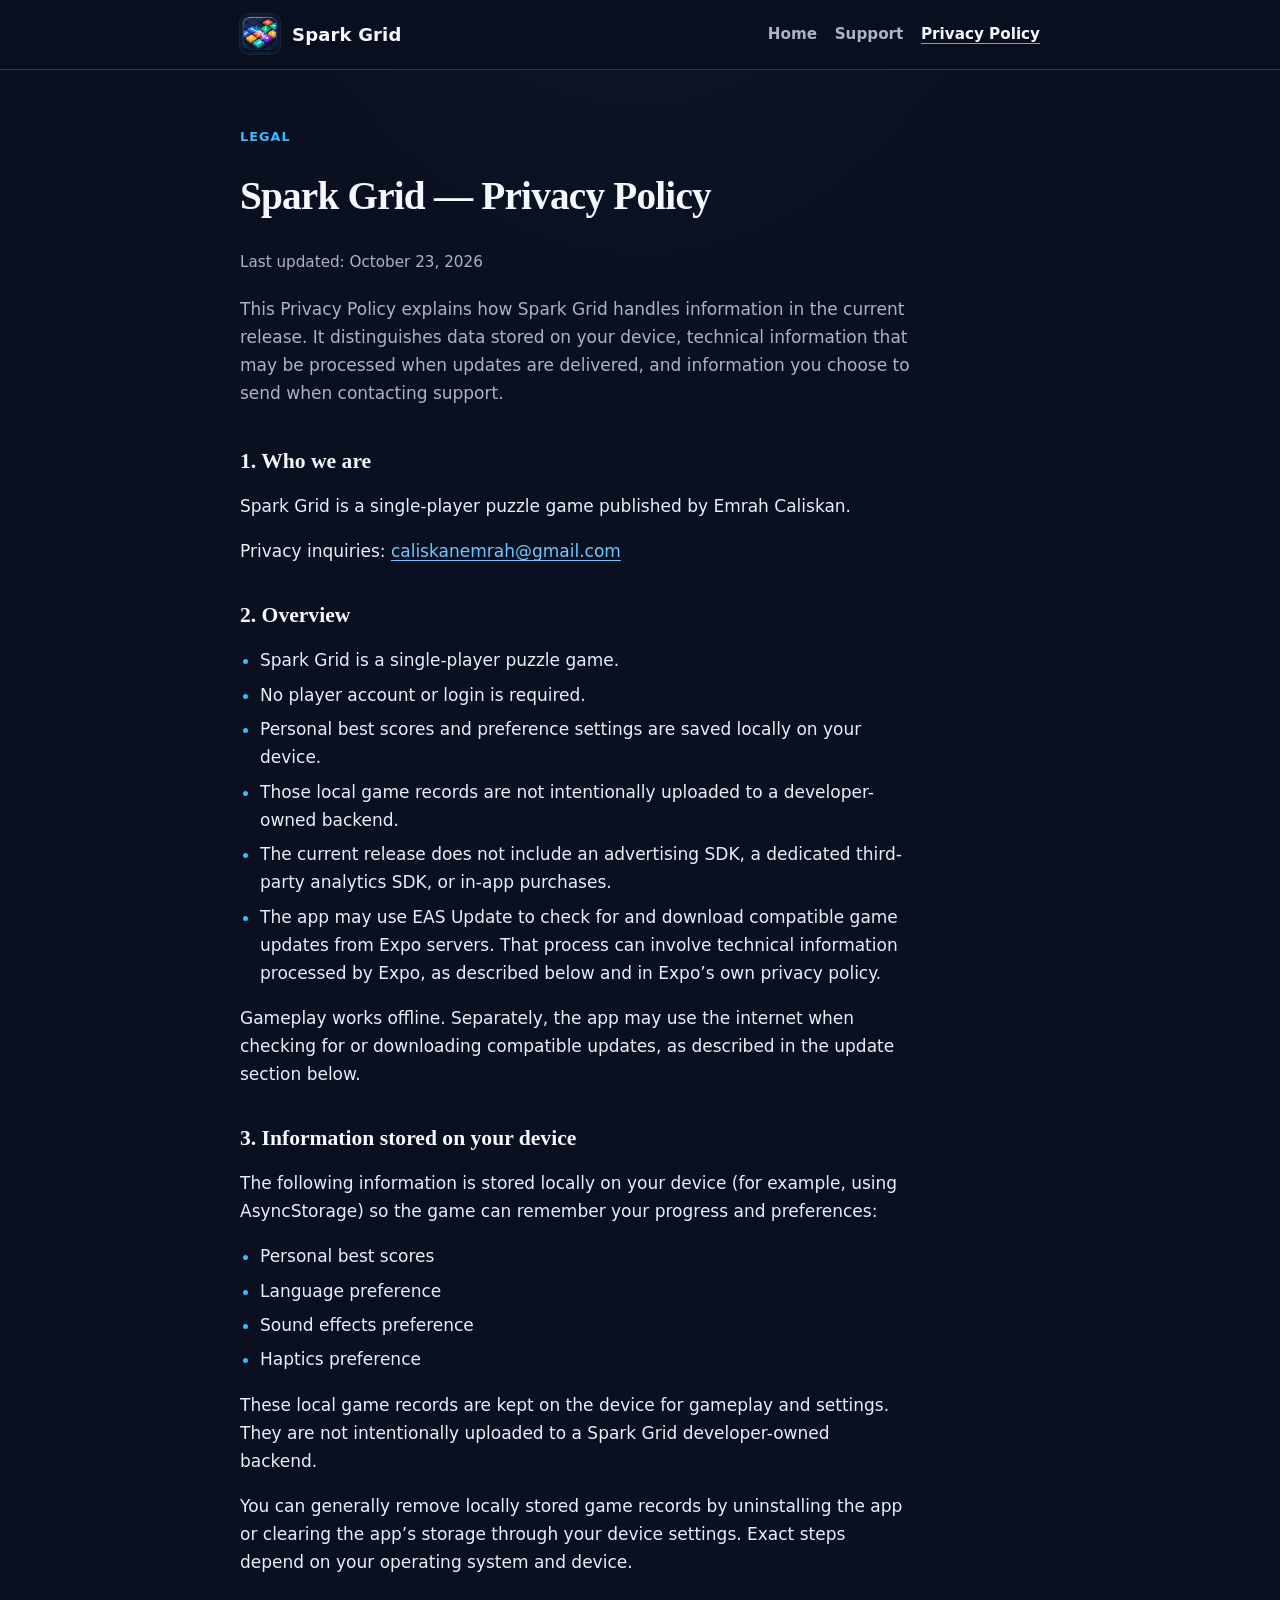
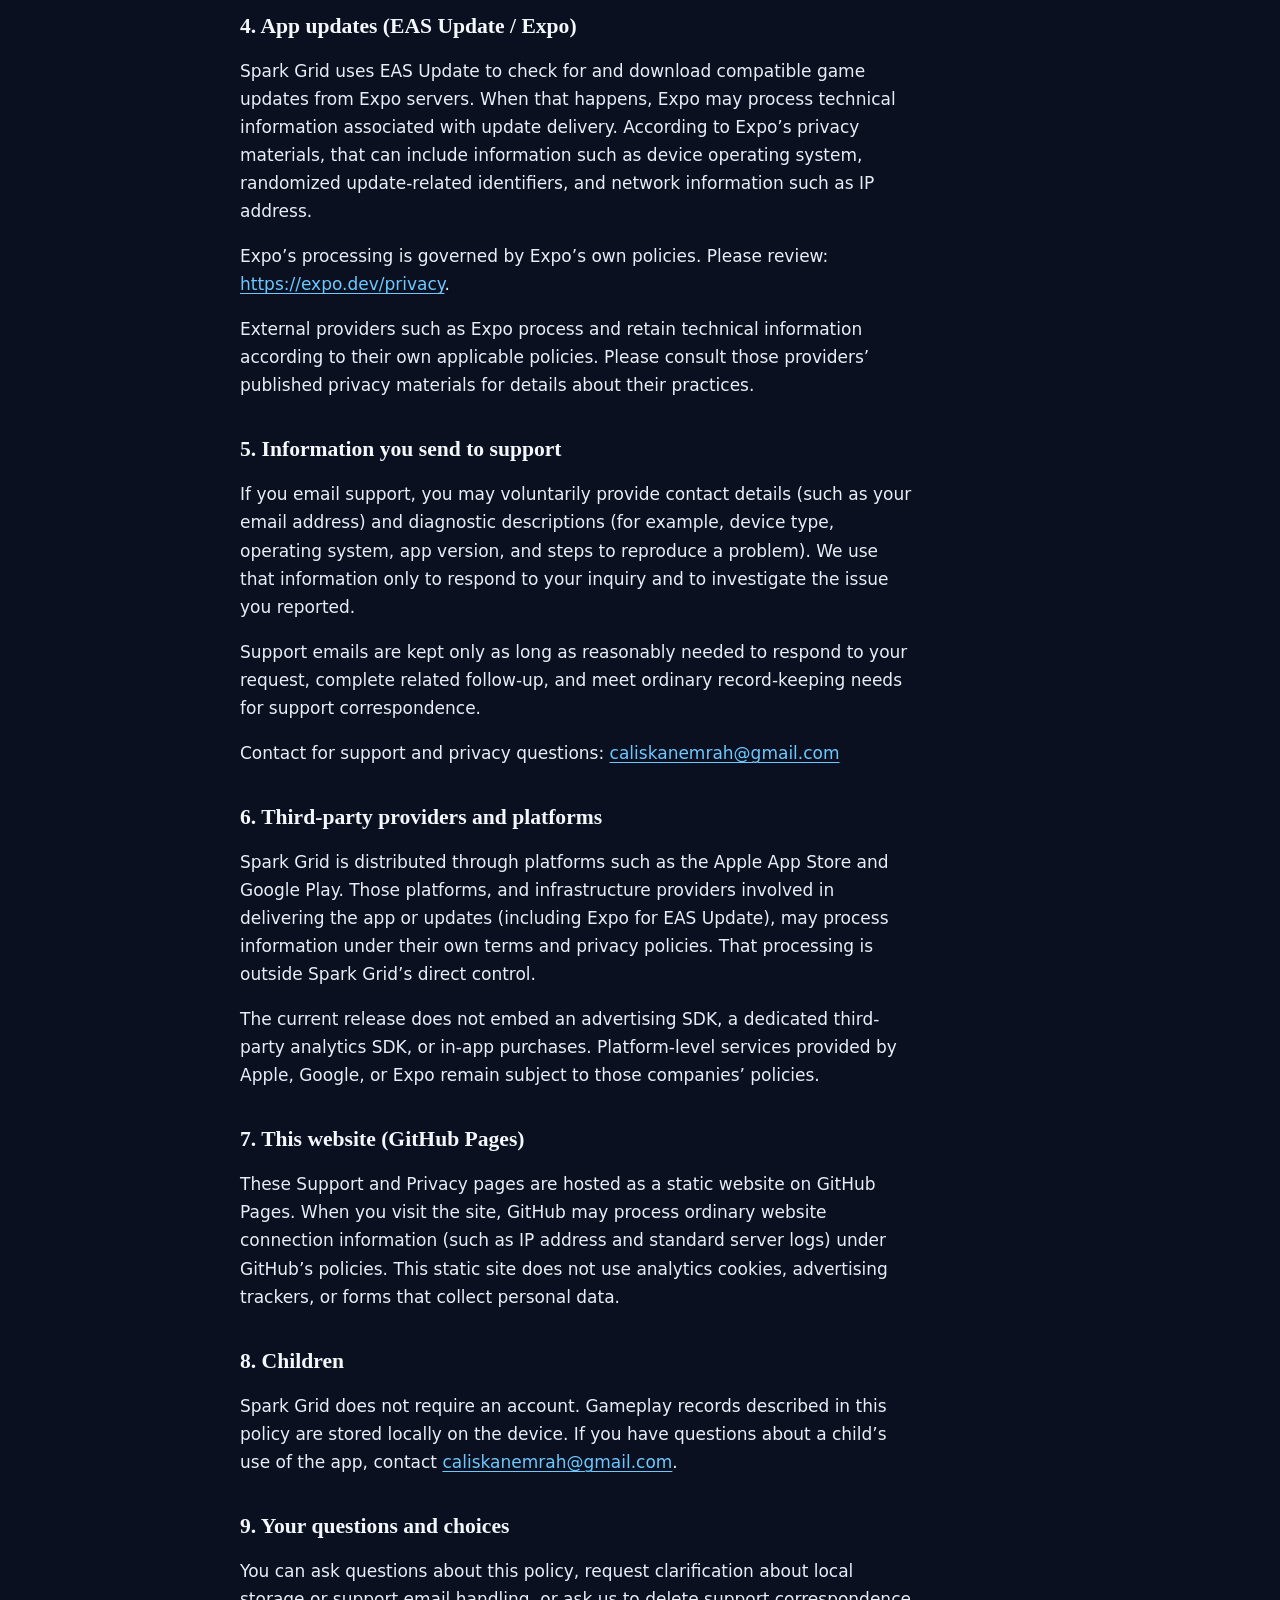
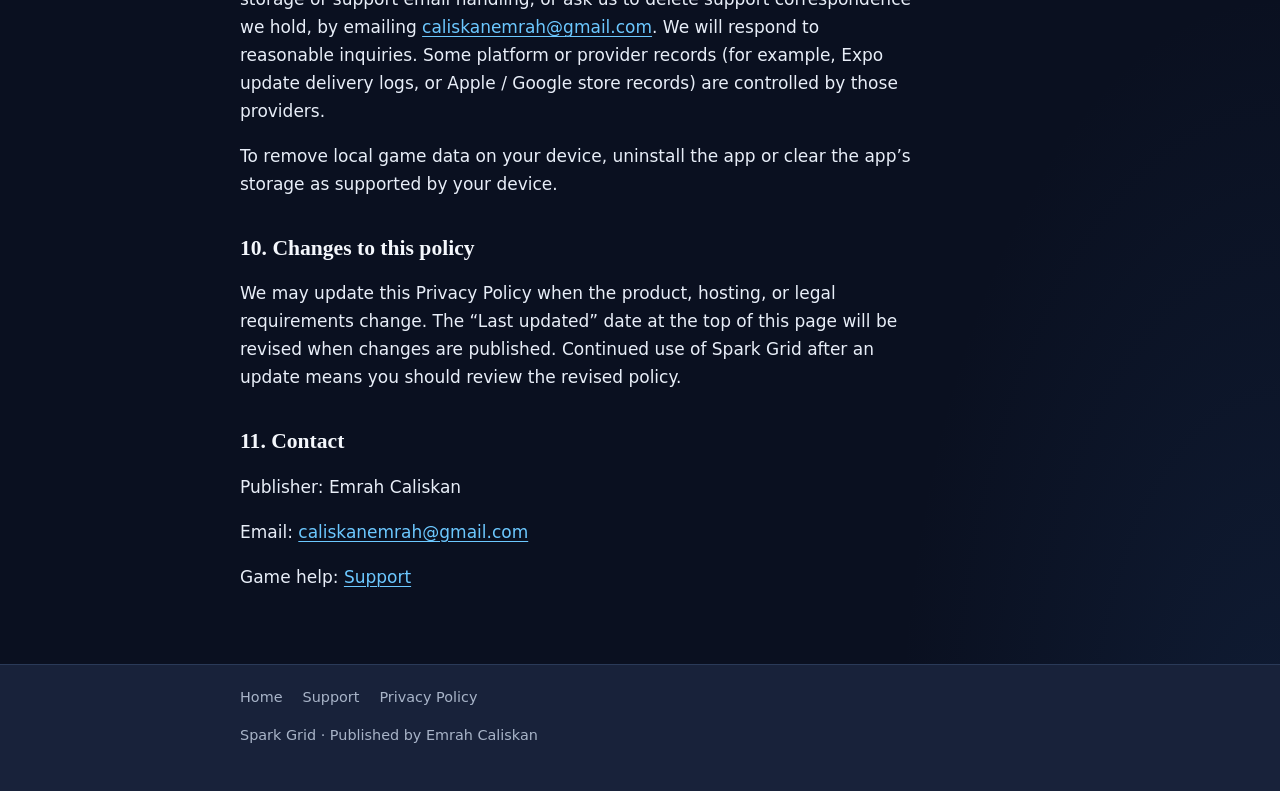
==== privacy/index.html @ 3afff67e "docs: publish Spark Grid support and privacy pages (#106)" ====
<!DOCTYPE html>
<html lang="en-US">
  <head>
    <meta charset="utf-8" />
    <meta name="viewport" content="width=device-width, initial-scale=1" />
    <meta
      name="description"
      content="Spark Grid Privacy Policy: local storage, updates, support contact, and third-party providers."
    />
    <title>Spark Grid — Privacy Policy</title>
    <link rel="icon" href="../assets/icon.png" type="image/png" />
    <link rel="stylesheet" href="../styles.css" />
  </head>
  <body>
    <a class="skip-link" href="#main">Skip to content</a>

    <header class="site-header">
      <div class="site-header__inner">
        <a class="brand" href="../">
          <img
            class="brand__icon"
            src="../assets/icon.png"
            width="40"
            height="40"
            alt=""
          />
          <span class="brand__name">Spark Grid</span>
        </a>
        <nav class="nav" aria-label="Primary">
          <a href="../">Home</a>
          <a href="../support/">Support</a>
          <a href="./" aria-current="page">Privacy Policy</a>
        </nav>
      </div>
    </header>

    <main id="main" class="main">
      <header class="hero" aria-labelledby="page-title">
        <p class="eyebrow">Legal</p>
        <h1 id="page-title">Spark Grid — Privacy Policy</h1>
        <p class="meta">Last updated: October 23, 2026</p>
        <p class="lede">
          This Privacy Policy explains how Spark Grid handles information in the
          current release. It distinguishes data stored on your device, technical
          information that may be processed when updates are delivered, and
          information you choose to send when contacting support.
        </p>
      </header>

      <section class="content" aria-labelledby="who-heading">
        <h2 id="who-heading">1. Who we are</h2>
        <p>
          Spark Grid is a single-player puzzle game published by Emrah Caliskan.
        </p>
        <p>
          Privacy inquiries:
          <a href="mailto:caliskanemrah@gmail.com">caliskanemrah@gmail.com</a>
        </p>
      </section>

      <section class="content" aria-labelledby="overview-heading">
        <h2 id="overview-heading">2. Overview</h2>
        <ul>
          <li>Spark Grid is a single-player puzzle game.</li>
          <li>No player account or login is required.</li>
          <li>
            Personal best scores and preference settings are saved locally on
            your device.
          </li>
          <li>
            Those local game records are not intentionally uploaded to a
            developer-owned backend.
          </li>
          <li>
            The current release does not include an advertising SDK, a dedicated
            third-party analytics SDK, or in-app purchases.
          </li>
          <li>
            The app may use EAS Update to check for and download compatible game
            updates from Expo servers. That process can involve technical
            information processed by Expo, as described below and in Expo’s own
            privacy policy.
          </li>
        </ul>
        <p>
          Gameplay works offline. Separately, the app may use the internet when
          checking for or downloading compatible updates, as described in the
          update section below.
        </p>
      </section>

      <section class="content" aria-labelledby="local-heading">
        <h2 id="local-heading">3. Information stored on your device</h2>
        <p>
          The following information is stored locally on your device (for
          example, using AsyncStorage) so the game can remember your progress
          and preferences:
        </p>
        <ul>
          <li>Personal best scores</li>
          <li>Language preference</li>
          <li>Sound effects preference</li>
          <li>Haptics preference</li>
        </ul>
        <p>
          These local game records are kept on the device for gameplay and
          settings. They are not intentionally uploaded to a Spark Grid
          developer-owned backend.
        </p>
        <p>
          You can generally remove locally stored game records by uninstalling
          the app or clearing the app’s storage through your device settings.
          Exact steps depend on your operating system and device.
        </p>
      </section>

      <section class="content" aria-labelledby="updates-heading">
        <h2 id="updates-heading">4. App updates (EAS Update / Expo)</h2>
        <p>
          Spark Grid uses EAS Update to check for and download compatible game
          updates from Expo servers. When that happens, Expo may process
          technical information associated with update delivery. According to
          Expo’s privacy materials, that can include information such as device
          operating system, randomized update-related identifiers, and network
          information such as IP address.
        </p>
        <p>
          Expo’s processing is governed by Expo’s own policies. Please review:
          <a href="https://expo.dev/privacy" rel="noopener noreferrer"
            >https://expo.dev/privacy</a
          >.
        </p>
        <p>
          External providers such as Expo process and retain technical
          information according to their own applicable policies. Please consult
          those providers’ published privacy materials for details about their
          practices.
        </p>
      </section>

      <section class="content" aria-labelledby="support-heading">
        <h2 id="support-heading">5. Information you send to support</h2>
        <p>
          If you email support, you may voluntarily provide contact details
          (such as your email address) and diagnostic descriptions (for example,
          device type, operating system, app version, and steps to reproduce a
          problem). We use that information only to respond to your inquiry and
          to investigate the issue you reported.
        </p>
        <p>
          Support emails are kept only as long as reasonably needed to respond
          to your request, complete related follow-up, and meet ordinary
          record-keeping needs for support correspondence.
        </p>
        <p>
          Contact for support and privacy questions:
          <a href="mailto:caliskanemrah@gmail.com">caliskanemrah@gmail.com</a>
        </p>
      </section>

      <section class="content" aria-labelledby="third-party-heading">
        <h2 id="third-party-heading">6. Third-party providers and platforms</h2>
        <p>
          Spark Grid is distributed through platforms such as the Apple App
          Store and Google Play. Those platforms, and infrastructure providers
          involved in delivering the app or updates (including Expo for EAS
          Update), may process information under their own terms and privacy
          policies. That processing is outside Spark Grid’s direct control.
        </p>
        <p>
          The current release does not embed an advertising SDK, a dedicated
          third-party analytics SDK, or in-app purchases. Platform-level
          services provided by Apple, Google, or Expo remain subject to those
          companies’ policies.
        </p>
      </section>

      <section class="content" aria-labelledby="website-heading">
        <h2 id="website-heading">7. This website (GitHub Pages)</h2>
        <p>
          These Support and Privacy pages are hosted as a static website on
          GitHub Pages. When you visit the site, GitHub may process ordinary
          website connection information (such as IP address and standard server
          logs) under GitHub’s policies. This static site does not use analytics
          cookies, advertising trackers, or forms that collect personal data.
        </p>
      </section>

      <section class="content" aria-labelledby="children-heading">
        <h2 id="children-heading">8. Children</h2>
        <p>
          Spark Grid does not require an account. Gameplay records described in
          this policy are stored locally on the device. If you have questions
          about a child’s use of the app, contact
          <a href="mailto:caliskanemrah@gmail.com">caliskanemrah@gmail.com</a>.
        </p>
      </section>

      <section class="content" aria-labelledby="rights-heading">
        <h2 id="rights-heading">9. Your questions and choices</h2>
        <p>
          You can ask questions about this policy, request clarification about
          local storage or support email handling, or ask us to delete support
          correspondence we hold, by emailing
          <a href="mailto:caliskanemrah@gmail.com">caliskanemrah@gmail.com</a>. We will respond to
          reasonable inquiries. Some platform or provider records (for example,
          Expo update delivery logs, or Apple / Google store records) are
          controlled by those providers.
        </p>
        <p>
          To remove local game data on your device, uninstall the app or clear
          the app’s storage as supported by your device.
        </p>
      </section>

      <section class="content" aria-labelledby="changes-heading">
        <h2 id="changes-heading">10. Changes to this policy</h2>
        <p>
          We may update this Privacy Policy when the product, hosting, or legal
          requirements change. The “Last updated” date at the top of this page
          will be revised when changes are published. Continued use of Spark
          Grid after an update means you should review the revised policy.
        </p>
      </section>

      <section class="content" aria-labelledby="contact-heading">
        <h2 id="contact-heading">11. Contact</h2>
        <p>Publisher: Emrah Caliskan</p>
        <p>
          Email:
          <a href="mailto:caliskanemrah@gmail.com">caliskanemrah@gmail.com</a>
        </p>
        <p>
          Game help:
          <a href="../support/">Support</a>
        </p>
      </section>
    </main>

    <footer class="site-footer">
      <div class="site-footer__inner">
        <nav aria-label="Footer">
          <a href="../">Home</a>
          <a href="../support/">Support</a>
          <a href="./">Privacy Policy</a>
        </nav>
        <p>Spark Grid · Published by Emrah Caliskan</p>
      </div>
    </footer>
  </body>
</html>
---- styles.css ----
/* Spark Grid public support / privacy site — plain CSS, no external resources */

:root {
  --bg: #0a1020;
  --bg-elevated: #121a2e;
  --bg-soft: #18223a;
  --border: #2a3a58;
  --text: #e8eef8;
  --text-muted: #a8b4c8;
  --heading: #f4f7fc;
  --accent: #3db8ff;
  --accent-soft: rgba(61, 184, 255, 0.14);
  --link: #6cc8ff;
  --link-hover: #9adbff;
  --focus: #ffd56a;
  --max-width: 42rem;
  --radius: 0.75rem;
  --space: 1.25rem;
  --font: "Segoe UI", system-ui, -apple-system, BlinkMacSystemFont, "Helvetica Neue", Arial, sans-serif;
  --font-display: Georgia, "Times New Roman", "Palatino Linotype", Palatino, serif;
}

*,
*::before,
*::after {
  box-sizing: border-box;
}

html {
  scroll-behavior: smooth;
  /* Allow long tokens (emails, URLs, titles) to wrap instead of forcing overflow */
  overflow-wrap: break-word;
}

body {
  margin: 0;
  min-height: 100vh;
  width: 100%;
  font-family: var(--font);
  font-size: 1.0625rem;
  line-height: 1.65;
  color: var(--text);
  background:
    radial-gradient(ellipse 80% 50% at 50% -20%, rgba(61, 184, 255, 0.12), transparent 55%),
    radial-gradient(ellipse 60% 40% at 100% 100%, rgba(40, 80, 140, 0.18), transparent 50%),
    var(--bg);
}

img {
  max-width: 100%;
  height: auto;
  display: block;
}

a {
  color: var(--link);
  text-decoration-thickness: 1px;
  text-underline-offset: 0.18em;
  /* Emails and full URLs must wrap inside narrow viewports */
  overflow-wrap: anywhere;
}

a:hover {
  color: var(--link-hover);
}

a:focus-visible {
  outline: 2px solid var(--focus);
  outline-offset: 3px;
  border-radius: 2px;
}

.skip-link {
  position: absolute;
  left: 0.75rem;
  top: -3rem;
  z-index: 100;
  padding: 0.5rem 0.85rem;
  background: var(--bg-elevated);
  color: var(--heading);
  border: 1px solid var(--border);
  border-radius: 0.35rem;
  text-decoration: none;
}

.skip-link:focus {
  top: 0.75rem;
}

.site-header {
  border-bottom: 1px solid var(--border);
  background: rgba(10, 16, 32, 0.92);
  backdrop-filter: blur(8px);
}

/* Padding + max-width (not width: 100% - gutter) keeps columns inside the viewport */
.site-header__inner,
.site-footer__inner,
.main {
  box-sizing: border-box;
  width: 100%;
  max-width: 52rem;
  margin-inline: auto;
  padding-inline: 1rem;
  min-width: 0;
}

.site-header__inner {
  display: flex;
  flex-wrap: wrap;
  align-items: center;
  justify-content: space-between;
  gap: 0.75rem 1.5rem;
  padding-block: 0.9rem;
}

.brand {
  display: inline-flex;
  align-items: center;
  gap: 0.75rem;
  color: var(--heading);
  text-decoration: none;
  font-weight: 650;
  letter-spacing: 0.01em;
}

.brand:hover {
  color: var(--link-hover);
}

.brand__icon {
  width: 2.5rem;
  height: 2.5rem;
  border-radius: 0.55rem;
  box-shadow: 0 0 0 1px rgba(255, 255, 255, 0.08);
}

.brand__name {
  font-size: 1.125rem;
}

.nav {
  display: flex;
  flex-wrap: wrap;
  gap: 0.35rem 1.1rem;
}

.nav a {
  color: var(--text-muted);
  text-decoration: none;
  font-size: 0.95rem;
  font-weight: 560;
}

.nav a:hover,
.nav a[aria-current="page"] {
  color: var(--heading);
}

.nav a[aria-current="page"] {
  text-decoration: underline;
  text-decoration-color: var(--accent);
  text-underline-offset: 0.28em;
}

.main {
  padding-block: 2rem 3.5rem;
}

.hero {
  display: grid;
  gap: 1.25rem;
  margin-bottom: 2.25rem;
  padding: 1.5rem 0 0.25rem;
  min-width: 0;
  max-width: 100%;
}

.hero__row {
  display: flex;
  flex-wrap: wrap;
  align-items: center;
  gap: 1.25rem 1.5rem;
  min-width: 0;
  max-width: 100%;
}

.hero__icon {
  width: 5.5rem;
  height: 5.5rem;
  flex: 0 0 auto;
  border-radius: 1.15rem;
  box-shadow:
    0 0 0 1px rgba(255, 255, 255, 0.1),
    0 12px 28px rgba(0, 0, 0, 0.35);
}

.hero__copy {
  flex: 1 1 12rem;
  min-width: 0;
  max-width: 100%;
}

.eyebrow {
  margin: 0 0 0.35rem;
  color: var(--accent);
  font-size: 0.8rem;
  font-weight: 650;
  letter-spacing: 0.08em;
  text-transform: uppercase;
}

h1 {
  margin: 0 0 0.65rem;
  font-family: var(--font-display);
  font-size: clamp(1.6rem, 6vw, 2.45rem);
  font-weight: 700;
  line-height: 1.2;
  color: var(--heading);
  letter-spacing: -0.02em;
  max-width: 100%;
  overflow-wrap: break-word;
}

h2 {
  margin: 2.25rem 0 0.75rem;
  font-family: var(--font-display);
  font-size: clamp(1.15rem, 3.5vw, 1.35rem);
  font-weight: 700;
  line-height: 1.3;
  color: var(--heading);
  max-width: 100%;
  overflow-wrap: break-word;
}

h3 {
  margin: 1.35rem 0 0.45rem;
  font-size: 1.05rem;
  font-weight: 650;
  color: var(--heading);
}

.lede,
.meta {
  margin: 0;
  color: var(--text-muted);
  max-width: min(100%, var(--max-width));
}

.meta {
  font-size: 0.95rem;
}

.panel {
  box-sizing: border-box;
  width: 100%;
  max-width: min(100%, var(--max-width));
  padding: 1.15rem 1.25rem;
  margin: 1.25rem 0;
  background: var(--bg-elevated);
  border: 1px solid var(--border);
  border-radius: var(--radius);
  min-width: 0;
}

.panel--accent {
  background: var(--accent-soft);
  border-color: rgba(61, 184, 255, 0.35);
}

.panel p:first-child {
  margin-top: 0;
}

.panel p:last-child {
  margin-bottom: 0;
}

.actions {
  display: flex;
  flex-wrap: wrap;
  gap: 0.75rem;
  margin-top: 1.5rem;
}

.button {
  display: inline-flex;
  align-items: center;
  justify-content: center;
  padding: 0.7rem 1.15rem;
  border-radius: 0.5rem;
  font-weight: 650;
  font-size: 0.95rem;
  text-decoration: none;
  border: 1px solid transparent;
}

.button:focus-visible {
  outline: 2px solid var(--focus);
  outline-offset: 3px;
}

.button--primary {
  background: var(--accent);
  color: #061018;
}

.button--primary:hover {
  background: var(--link-hover);
  color: #061018;
}

.button--secondary {
  background: transparent;
  color: var(--heading);
  border-color: var(--border);
}

.button--secondary:hover {
  border-color: var(--link);
  color: var(--link-hover);
}

ul,
ol {
  padding-left: 1.25rem;
  max-width: min(100%, var(--max-width));
}

li {
  margin: 0.4rem 0;
  overflow-wrap: break-word;
}

li::marker {
  color: var(--accent);
}

.content {
  min-width: 0;
  max-width: 100%;
}

.content p {
  max-width: min(100%, var(--max-width));
}

.faq details {
  box-sizing: border-box;
  width: 100%;
  max-width: min(100%, var(--max-width));
  margin: 0.65rem 0;
  padding: 0.85rem 1rem;
  background: var(--bg-elevated);
  border: 1px solid var(--border);
  border-radius: 0.55rem;
  min-width: 0;
}

.faq summary {
  cursor: pointer;
  font-weight: 650;
  color: var(--heading);
  overflow-wrap: break-word;
}

.faq summary:focus-visible {
  outline: 2px solid var(--focus);
  outline-offset: 2px;
}

.faq details p {
  margin: 0.75rem 0 0;
  color: var(--text-muted);
}

.site-footer {
  border-top: 1px solid var(--border);
  background: var(--bg-soft);
  margin-top: auto;
}

.site-footer__inner {
  padding-block: 1.35rem 1.75rem;
  color: var(--text-muted);
  font-size: 0.9rem;
}

.site-footer nav {
  display: flex;
  flex-wrap: wrap;
  gap: 0.75rem 1.25rem;
  margin-bottom: 0.75rem;
}

.site-footer a {
  color: var(--text-muted);
  text-decoration: none;
}

.site-footer a:hover {
  color: var(--link-hover);
}

@media (max-width: 560px) {
  body {
    font-size: 1rem;
  }

  .site-header__inner,
  .site-footer__inner,
  .main {
    padding-inline: 1rem;
  }

  .site-header__inner {
    align-items: flex-start;
    flex-direction: column;
  }

  /* Stack icon above copy so body text uses the full content width */
  .hero__row {
    flex-direction: column;
    align-items: flex-start;
  }

  .hero__copy,
  .lede,
  .content p,
  .panel,
  .faq details,
  ul,
  ol {
    max-width: 100%;
  }

  .hero__icon {
    width: 4.5rem;
    height: 4.5rem;
  }

  .panel {
    padding: 1rem;
  }

  .faq details {
    padding: 0.75rem 0.85rem;
  }
}
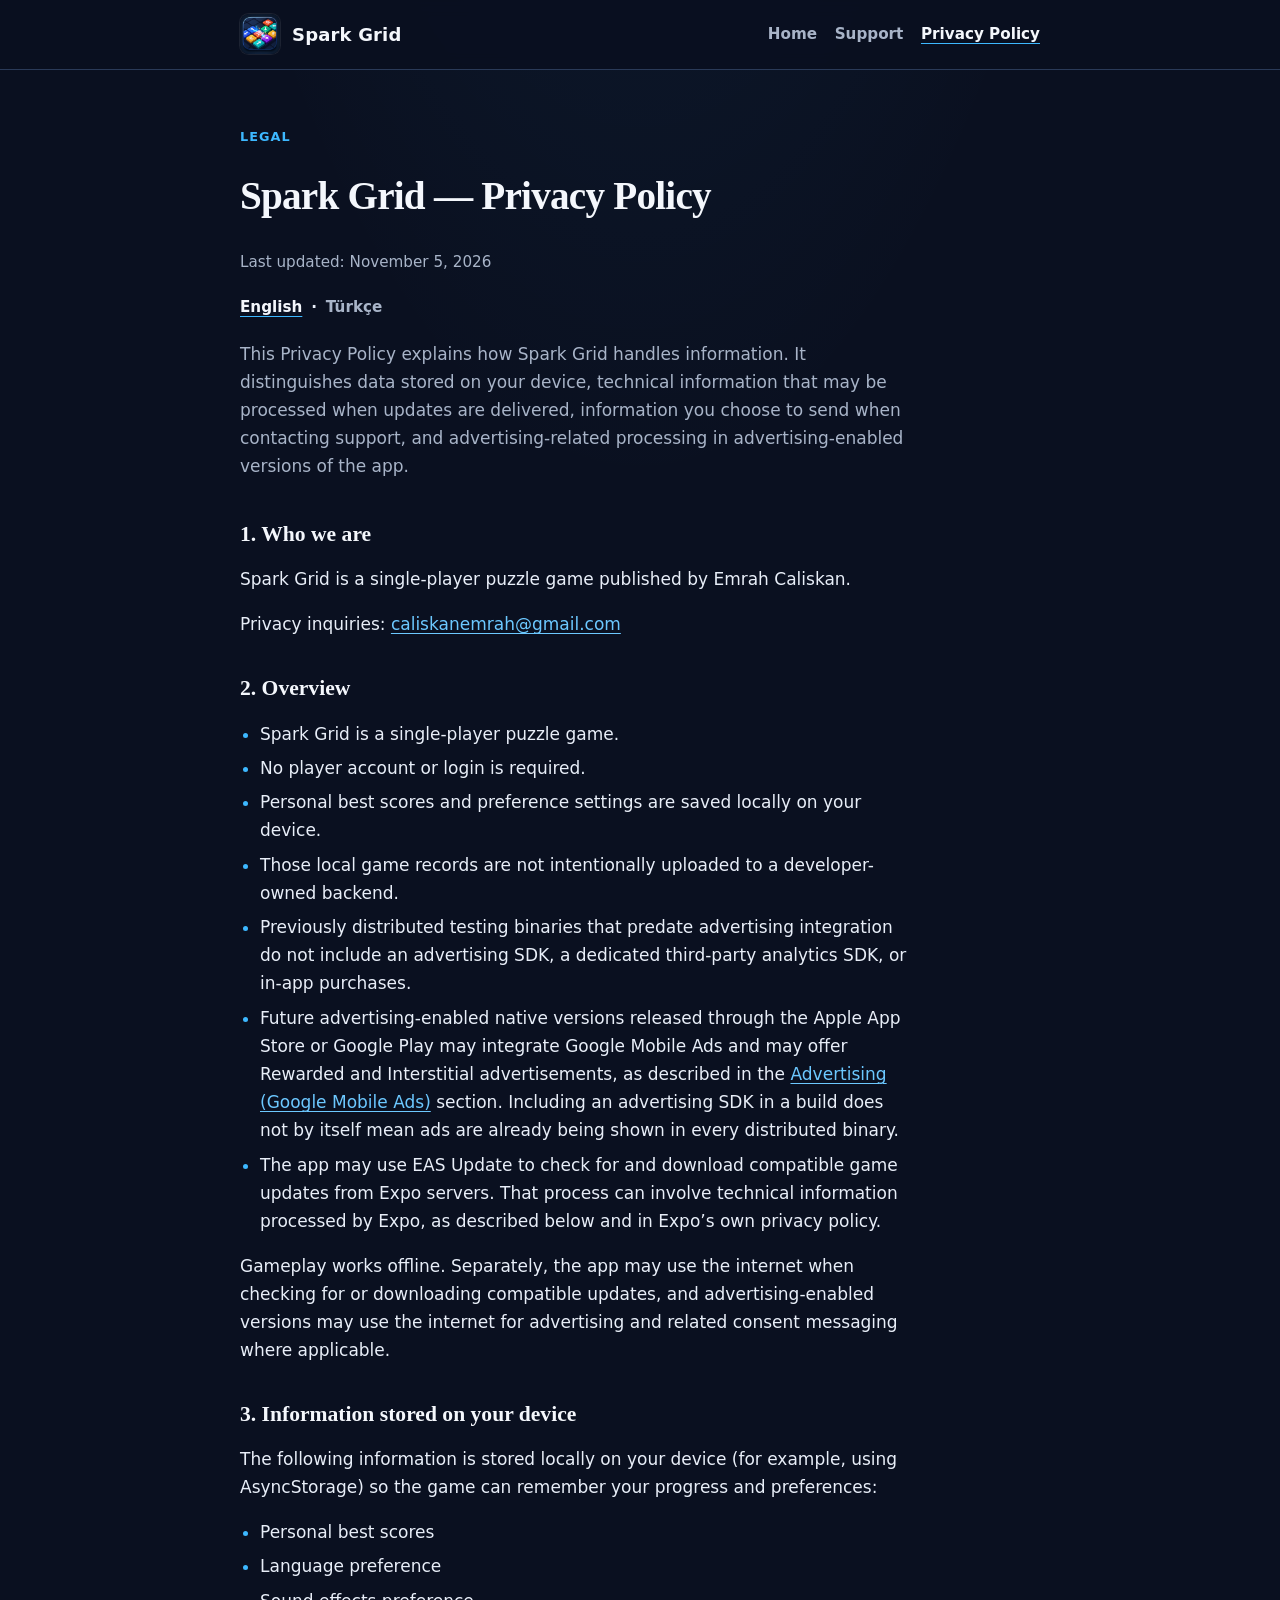
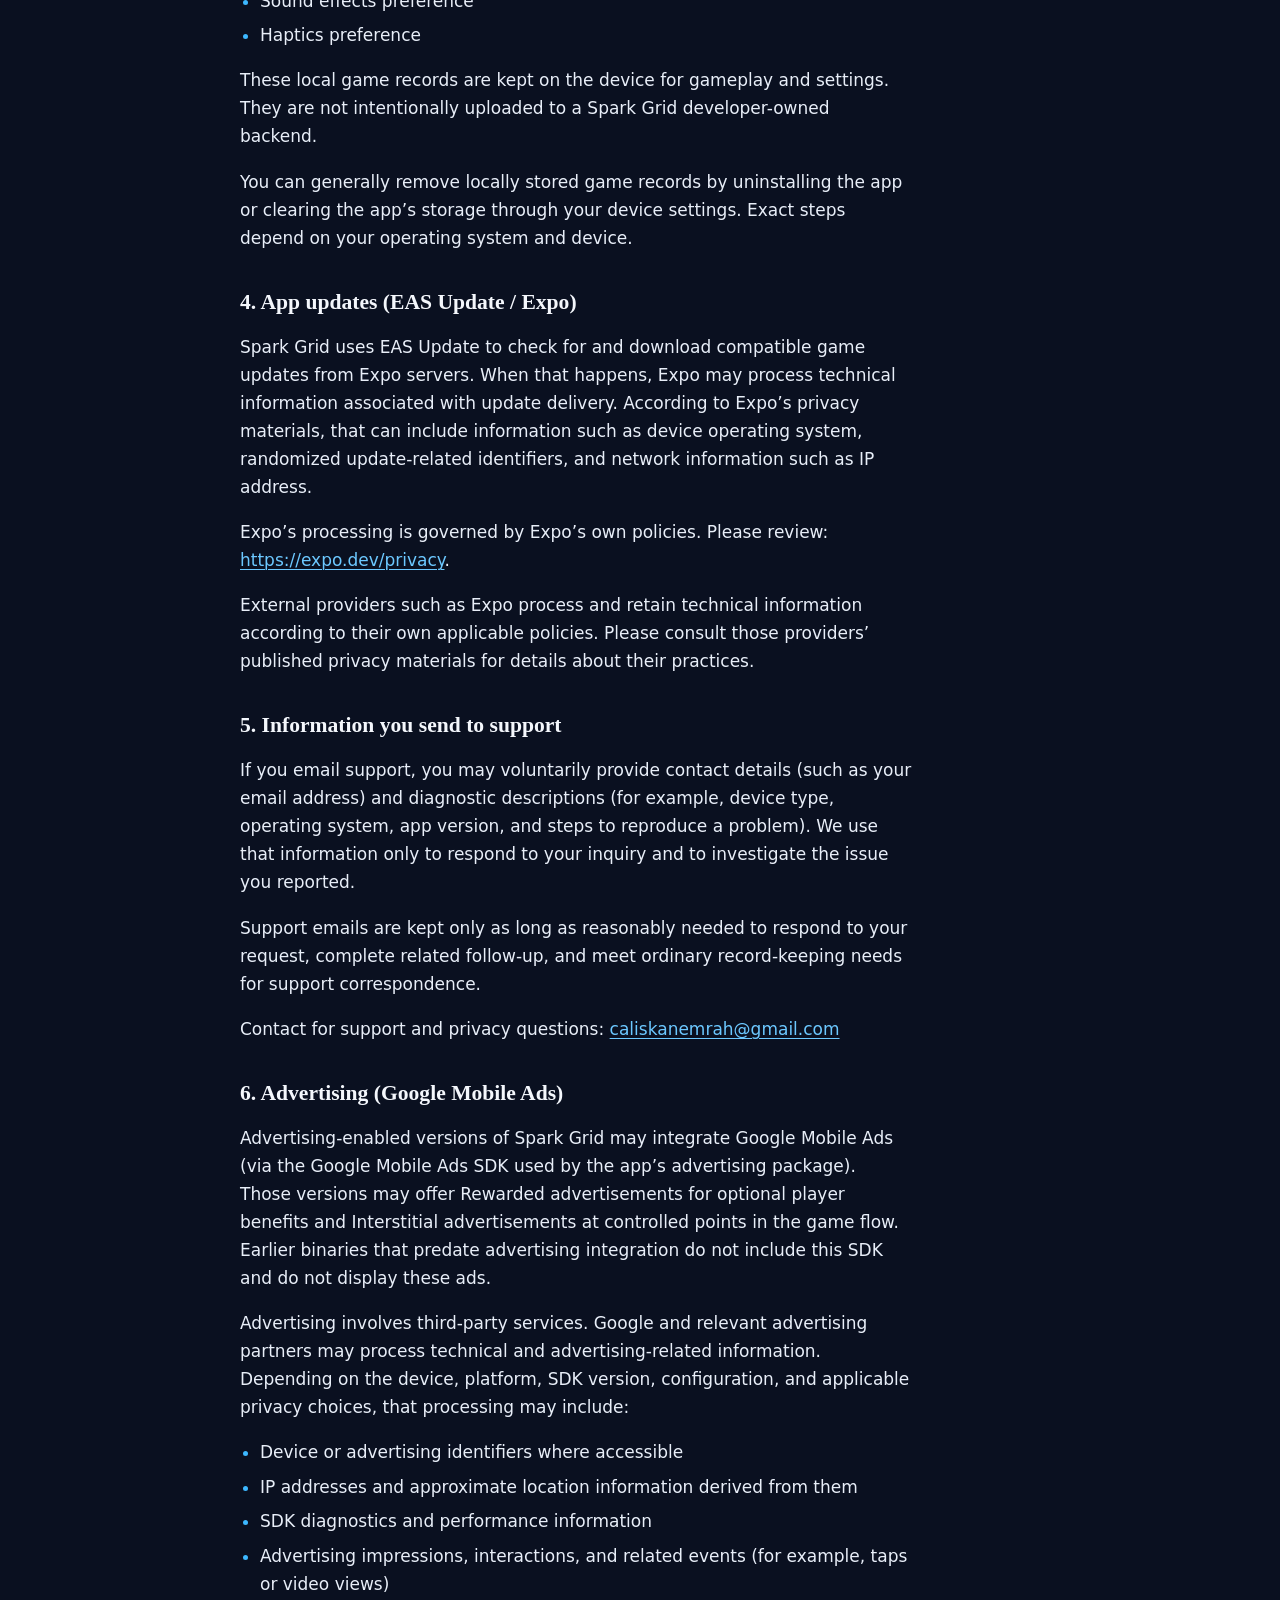
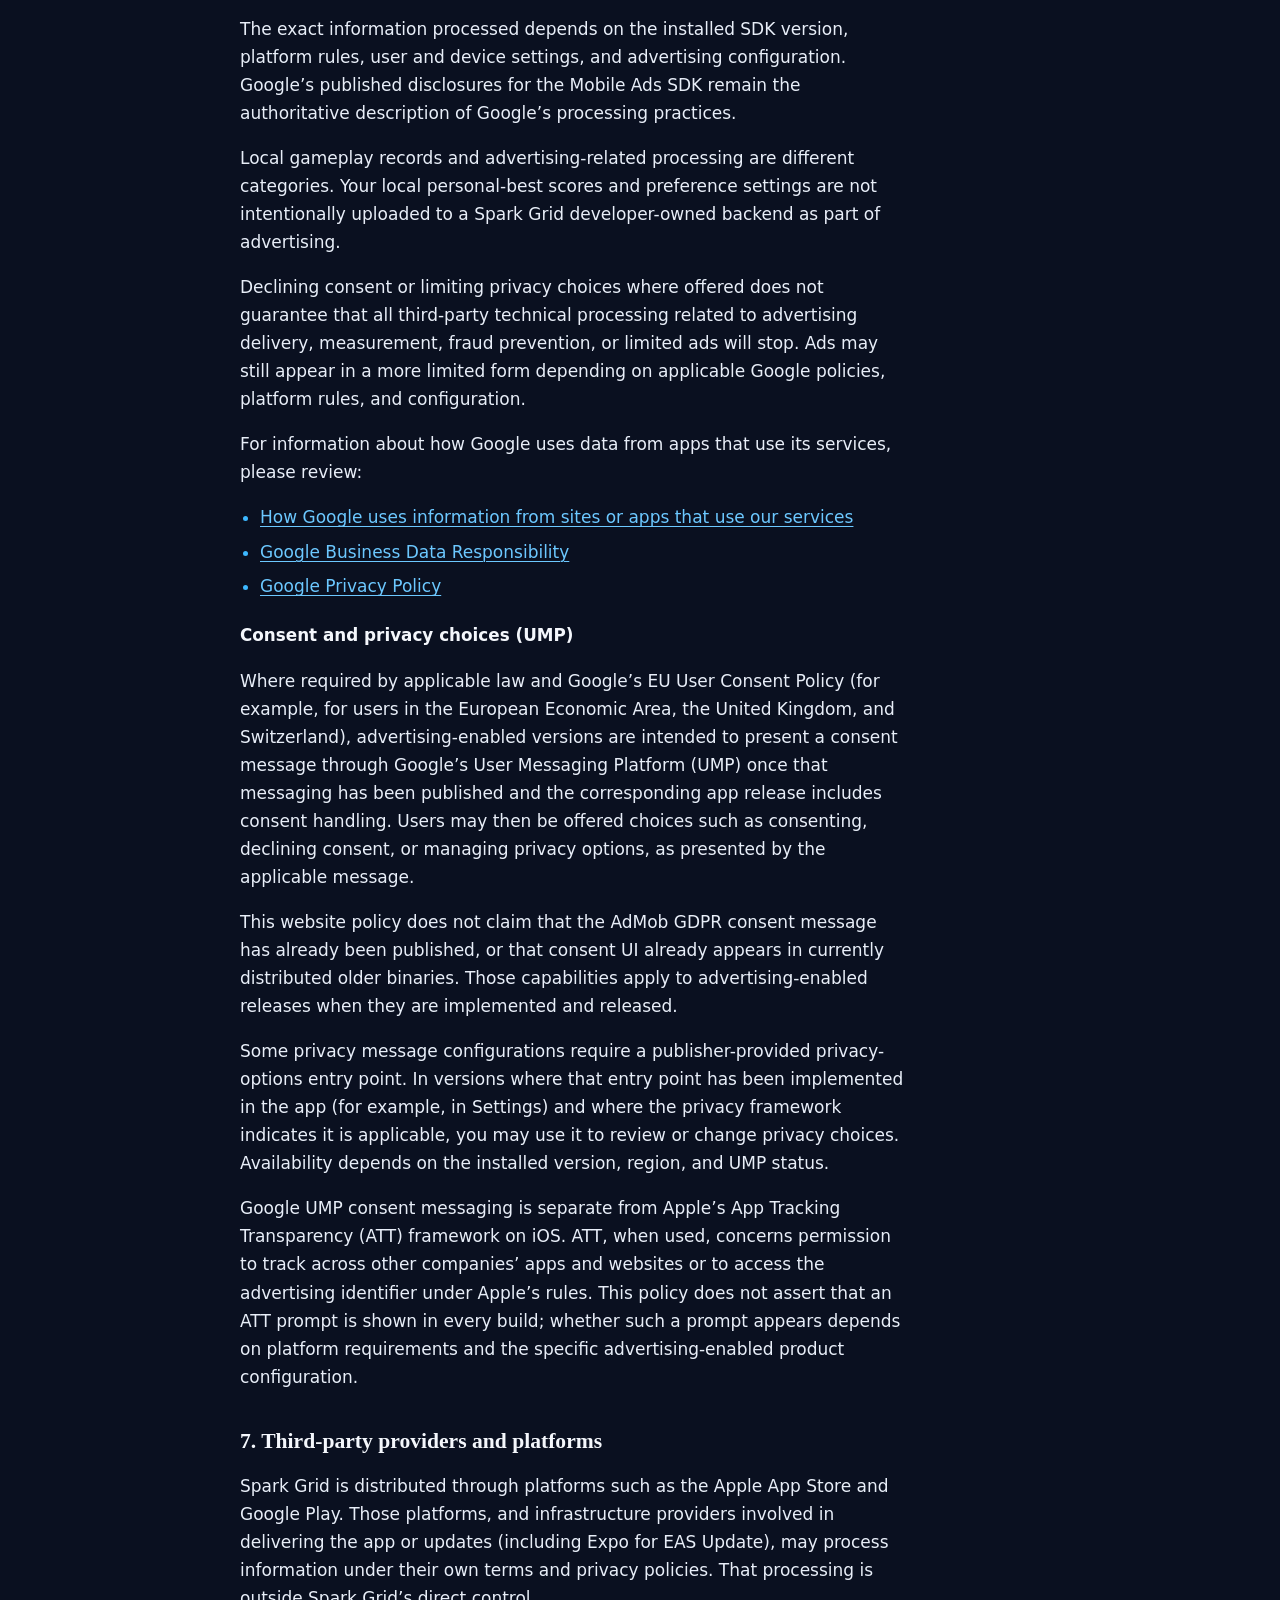
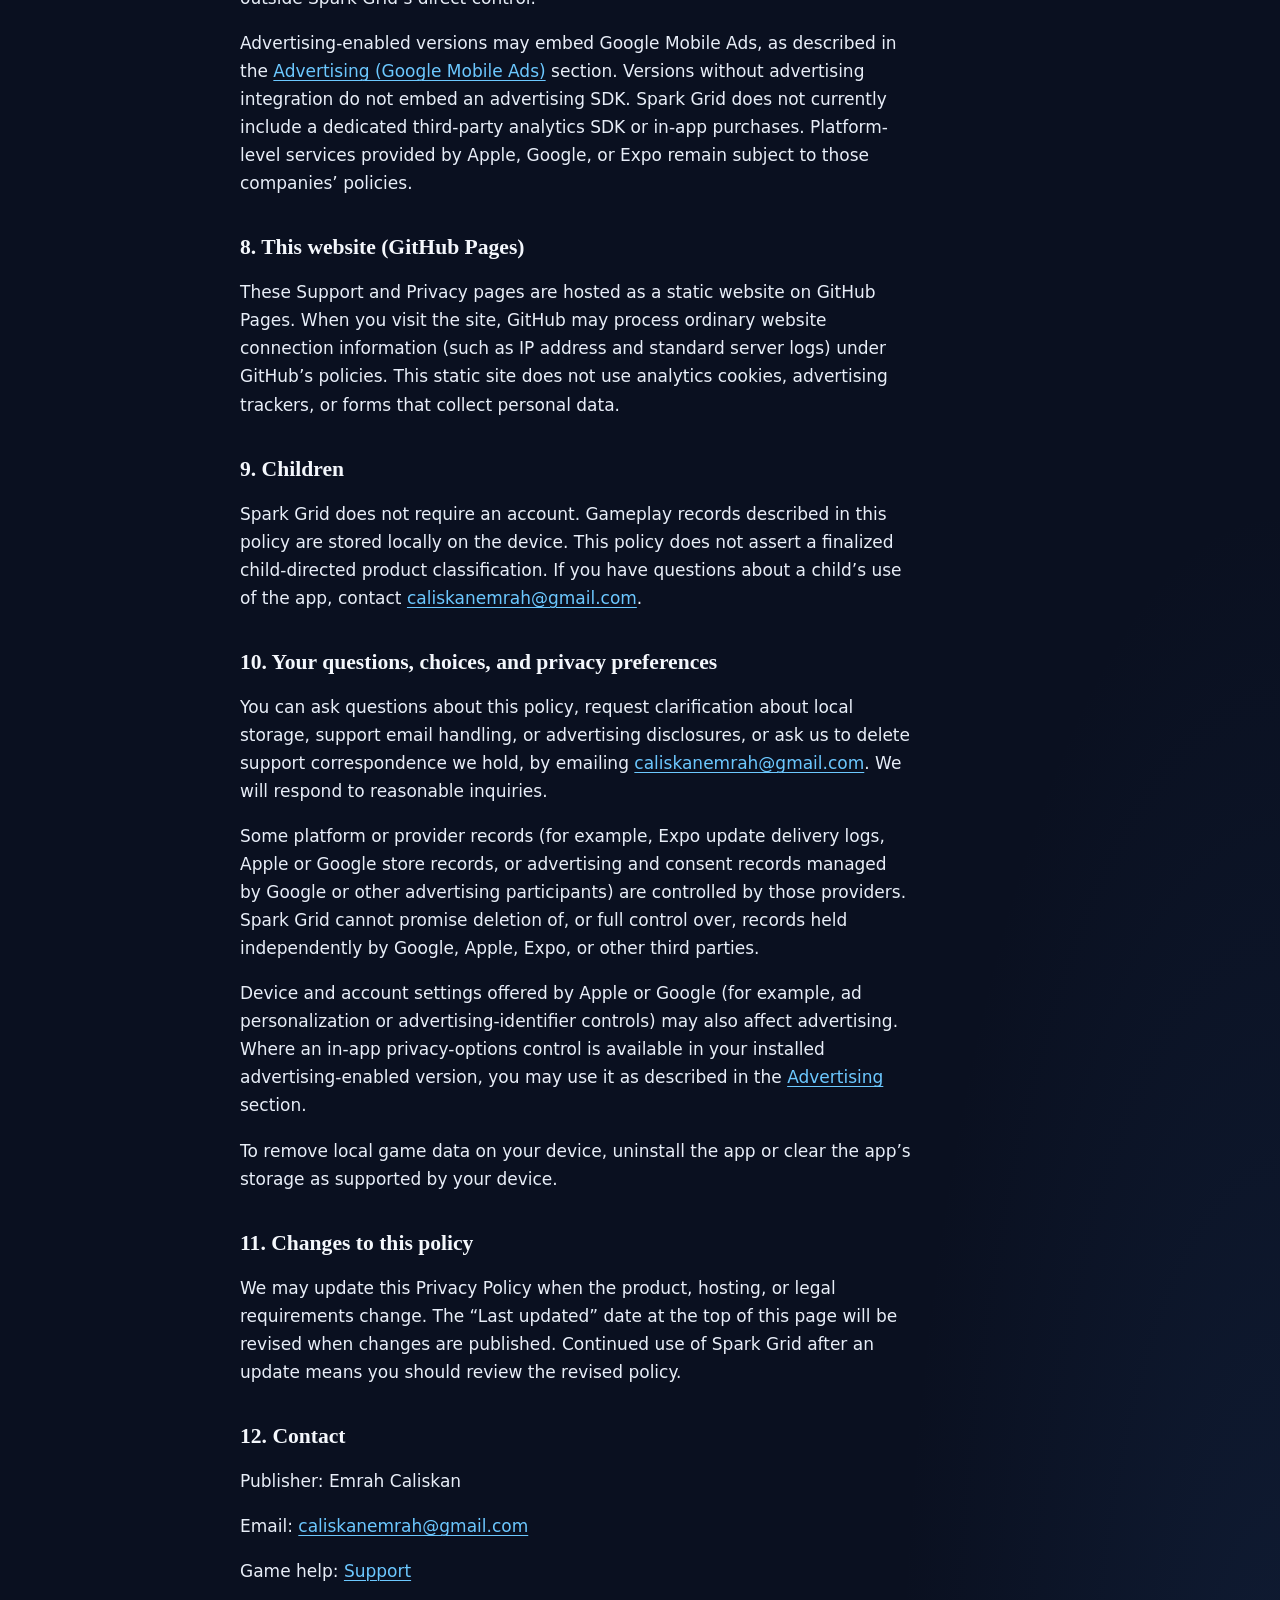
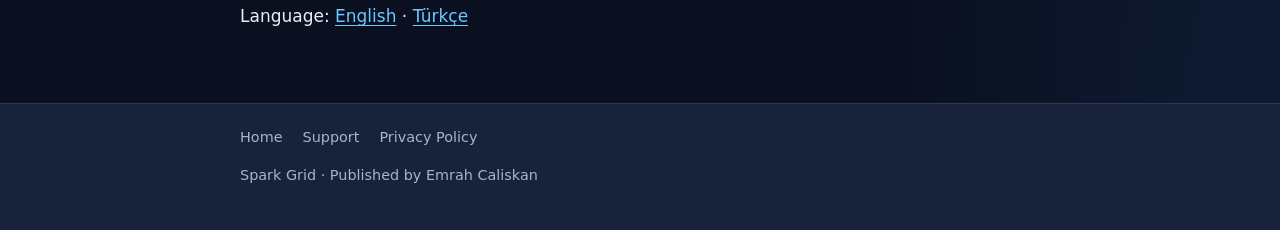
==== commit 88a3fd1c: "docs(privacy): prepare AdMob/UMP disclosures and Turkish policy Update the public privacy policy and" ====
--- a/privacy/index.html
+++ b/privacy/index.html
@@ -5,11 +5,13 @@
     <meta name="viewport" content="width=device-width, initial-scale=1" />
     <meta
       name="description"
-      content="Spark Grid Privacy Policy: local storage, updates, support contact, and third-party providers."
+      content="Spark Grid Privacy Policy: local storage, updates, support contact, advertising-enabled versions, and third-party providers."
     />
     <title>Spark Grid — Privacy Policy</title>
     <link rel="icon" href="../assets/icon.png" type="image/png" />
     <link rel="stylesheet" href="../styles.css" />
+    <link rel="alternate" hreflang="en" href="./" />
+    <link rel="alternate" hreflang="tr" href="tr/" />
   </head>
   <body>
     <a class="skip-link" href="#main">Skip to content</a>
@@ -38,12 +40,18 @@
       <header class="hero" aria-labelledby="page-title">
         <p class="eyebrow">Legal</p>
         <h1 id="page-title">Spark Grid — Privacy Policy</h1>
-        <p class="meta">Last updated: October 23, 2026</p>
+        <p class="meta">Last updated: November 5, 2026</p>
+        <nav class="lang-switch" aria-label="Language">
+          <a href="./" lang="en" hreflang="en" aria-current="page">English</a>
+          <span aria-hidden="true">·</span>
+          <a href="tr/" lang="tr" hreflang="tr">Türkçe</a>
+        </nav>
         <p class="lede">
-          This Privacy Policy explains how Spark Grid handles information in the
-          current release. It distinguishes data stored on your device, technical
-          information that may be processed when updates are delivered, and
-          information you choose to send when contacting support.
+          This Privacy Policy explains how Spark Grid handles information. It
+          distinguishes data stored on your device, technical information that
+          may be processed when updates are delivered, information you choose to
+          send when contacting support, and advertising-related processing in
+          advertising-enabled versions of the app.
         </p>
       </header>
 
@@ -72,8 +80,18 @@
             developer-owned backend.
           </li>
           <li>
-            The current release does not include an advertising SDK, a dedicated
+            Previously distributed testing binaries that predate advertising
+            integration do not include an advertising SDK, a dedicated
             third-party analytics SDK, or in-app purchases.
+          </li>
+          <li>
+            Future advertising-enabled native versions released through the
+            Apple App Store or Google Play may integrate Google Mobile Ads and
+            may offer Rewarded and Interstitial advertisements, as described in
+            the
+            <a href="#advertising">Advertising (Google Mobile Ads)</a> section.
+            Including an advertising SDK in a build does not by itself mean ads
+            are already being shown in every distributed binary.
           </li>
           <li>
             The app may use EAS Update to check for and download compatible game
@@ -84,8 +102,9 @@
         </ul>
         <p>
           Gameplay works offline. Separately, the app may use the internet when
-          checking for or downloading compatible updates, as described in the
-          update section below.
+          checking for or downloading compatible updates, and advertising-enabled
+          versions may use the internet for advertising and related consent
+          messaging where applicable.
         </p>
       </section>
 
@@ -158,8 +177,120 @@
         </p>
       </section>
 
+      <section class="content" aria-labelledby="advertising-heading" id="advertising">
+        <h2 id="advertising-heading">6. Advertising (Google Mobile Ads)</h2>
+        <p>
+          Advertising-enabled versions of Spark Grid may integrate Google Mobile
+          Ads (via the Google Mobile Ads SDK used by the app’s advertising
+          package). Those versions may offer Rewarded advertisements for optional
+          player benefits and Interstitial advertisements at controlled points in
+          the game flow. Earlier binaries that predate advertising integration do
+          not include this SDK and do not display these ads.
+        </p>
+        <p>
+          Advertising involves third-party services. Google and relevant
+          advertising partners may process technical and advertising-related
+          information. Depending on the device, platform, SDK version,
+          configuration, and applicable privacy choices, that processing may
+          include:
+        </p>
+        <ul>
+          <li>Device or advertising identifiers where accessible</li>
+          <li>
+            IP addresses and approximate location information derived from them
+          </li>
+          <li>SDK diagnostics and performance information</li>
+          <li>
+            Advertising impressions, interactions, and related events (for
+            example, taps or video views)
+          </li>
+        </ul>
+        <p>
+          The exact information processed depends on the installed SDK version,
+          platform rules, user and device settings, and advertising
+          configuration. Google’s published disclosures for the Mobile Ads SDK
+          remain the authoritative description of Google’s processing practices.
+        </p>
+        <p>
+          Local gameplay records and advertising-related processing are different
+          categories. Your local personal-best scores and preference settings are
+          not intentionally uploaded to a Spark Grid developer-owned backend as
+          part of advertising.
+        </p>
+        <p>
+          Declining consent or limiting privacy choices where offered does not
+          guarantee that all third-party technical processing related to
+          advertising delivery, measurement, fraud prevention, or limited ads
+          will stop. Ads may still appear in a more limited form depending on
+          applicable Google policies, platform rules, and configuration.
+        </p>
+        <p>
+          For information about how Google uses data from apps that use its
+          services, please review:
+        </p>
+        <ul>
+          <li>
+            <a
+              href="https://policies.google.com/technologies/partner-sites"
+              rel="noopener noreferrer"
+              >How Google uses information from sites or apps that use our
+              services</a
+            >
+          </li>
+          <li>
+            <a
+              href="https://business.safety.google/privacy/"
+              rel="noopener noreferrer"
+              >Google Business Data Responsibility</a
+            >
+          </li>
+          <li>
+            <a
+              href="https://policies.google.com/privacy"
+              rel="noopener noreferrer"
+              >Google Privacy Policy</a
+            >
+          </li>
+        </ul>
+
+        <h3 id="consent-heading">Consent and privacy choices (UMP)</h3>
+        <p>
+          Where required by applicable law and Google’s EU User Consent Policy
+          (for example, for users in the European Economic Area, the United
+          Kingdom, and Switzerland), advertising-enabled versions are intended to
+          present a consent message through Google’s User Messaging Platform
+          (UMP) once that messaging has been published and the corresponding app
+          release includes consent handling. Users may then be offered choices
+          such as consenting, declining consent, or managing privacy options, as
+          presented by the applicable message.
+        </p>
+        <p>
+          This website policy does not claim that the AdMob GDPR consent message
+          has already been published, or that consent UI already appears in
+          currently distributed older binaries. Those capabilities apply to
+          advertising-enabled releases when they are implemented and released.
+        </p>
+        <p>
+          Some privacy message configurations require a publisher-provided
+          privacy-options entry point. In versions where that entry point has
+          been implemented in the app (for example, in Settings) and where the
+          privacy framework indicates it is applicable, you may use it to review
+          or change privacy choices. Availability depends on the installed
+          version, region, and UMP status.
+        </p>
+        <p>
+          Google UMP consent messaging is separate from Apple’s App Tracking
+          Transparency (ATT) framework on iOS. ATT, when used, concerns
+          permission to track across other companies’ apps and websites or to
+          access the advertising identifier under Apple’s rules. This policy does
+          not assert that an ATT prompt is shown in every build; whether such a
+          prompt appears depends on platform requirements and the specific
+          advertising-enabled product configuration.
+        </p>
+      </section>
+
       <section class="content" aria-labelledby="third-party-heading">
-        <h2 id="third-party-heading">6. Third-party providers and platforms</h2>
+        <h2 id="third-party-heading">7. Third-party providers and platforms</h2>
         <p>
           Spark Grid is distributed through platforms such as the Apple App
           Store and Google Play. Those platforms, and infrastructure providers
@@ -168,15 +299,18 @@
           policies. That processing is outside Spark Grid’s direct control.
         </p>
         <p>
-          The current release does not embed an advertising SDK, a dedicated
-          third-party analytics SDK, or in-app purchases. Platform-level
-          services provided by Apple, Google, or Expo remain subject to those
-          companies’ policies.
+          Advertising-enabled versions may embed Google Mobile Ads, as described
+          in the
+          <a href="#advertising">Advertising (Google Mobile Ads)</a> section.
+          Versions without advertising integration do not embed an advertising
+          SDK. Spark Grid does not currently include a dedicated third-party
+          analytics SDK or in-app purchases. Platform-level services provided by
+          Apple, Google, or Expo remain subject to those companies’ policies.
         </p>
       </section>
 
       <section class="content" aria-labelledby="website-heading">
-        <h2 id="website-heading">7. This website (GitHub Pages)</h2>
+        <h2 id="website-heading">8. This website (GitHub Pages)</h2>
         <p>
           These Support and Privacy pages are hosted as a static website on
           GitHub Pages. When you visit the site, GitHub may process ordinary
@@ -187,25 +321,40 @@
       </section>
 
       <section class="content" aria-labelledby="children-heading">
-        <h2 id="children-heading">8. Children</h2>
+        <h2 id="children-heading">9. Children</h2>
         <p>
           Spark Grid does not require an account. Gameplay records described in
-          this policy are stored locally on the device. If you have questions
-          about a child’s use of the app, contact
+          this policy are stored locally on the device. This policy does not
+          assert a finalized child-directed product classification. If you have
+          questions about a child’s use of the app, contact
           <a href="mailto:caliskanemrah@gmail.com">caliskanemrah@gmail.com</a>.
         </p>
       </section>
 
       <section class="content" aria-labelledby="rights-heading">
-        <h2 id="rights-heading">9. Your questions and choices</h2>
+        <h2 id="rights-heading">10. Your questions, choices, and privacy preferences</h2>
         <p>
           You can ask questions about this policy, request clarification about
-          local storage or support email handling, or ask us to delete support
-          correspondence we hold, by emailing
-          <a href="mailto:caliskanemrah@gmail.com">caliskanemrah@gmail.com</a>. We will respond to
-          reasonable inquiries. Some platform or provider records (for example,
-          Expo update delivery logs, or Apple / Google store records) are
-          controlled by those providers.
+          local storage, support email handling, or advertising disclosures, or
+          ask us to delete support correspondence we hold, by emailing
+          <a href="mailto:caliskanemrah@gmail.com">caliskanemrah@gmail.com</a>.
+          We will respond to reasonable inquiries.
+        </p>
+        <p>
+          Some platform or provider records (for example, Expo update delivery
+          logs, Apple or Google store records, or advertising and consent records
+          managed by Google or other advertising participants) are controlled by
+          those providers. Spark Grid cannot promise deletion of, or full control
+          over, records held independently by Google, Apple, Expo, or other
+          third parties.
+        </p>
+        <p>
+          Device and account settings offered by Apple or Google (for example, ad
+          personalization or advertising-identifier controls) may also affect
+          advertising. Where an in-app privacy-options control is available in
+          your installed advertising-enabled version, you may use it as described
+          in the
+          <a href="#advertising">Advertising</a> section.
         </p>
         <p>
           To remove local game data on your device, uninstall the app or clear
@@ -214,7 +363,7 @@
       </section>
 
       <section class="content" aria-labelledby="changes-heading">
-        <h2 id="changes-heading">10. Changes to this policy</h2>
+        <h2 id="changes-heading">11. Changes to this policy</h2>
         <p>
           We may update this Privacy Policy when the product, hosting, or legal
           requirements change. The “Last updated” date at the top of this page
@@ -224,7 +373,7 @@
       </section>
 
       <section class="content" aria-labelledby="contact-heading">
-        <h2 id="contact-heading">11. Contact</h2>
+        <h2 id="contact-heading">12. Contact</h2>
         <p>Publisher: Emrah Caliskan</p>
         <p>
           Email:
@@ -233,6 +382,12 @@
         <p>
           Game help:
           <a href="../support/">Support</a>
+        </p>
+        <p>
+          Language:
+          <a href="./" hreflang="en" lang="en">English</a>
+          ·
+          <a href="tr/" hreflang="tr" lang="tr">Türkçe</a>
         </p>
       </section>
     </main>
--- a/styles.css
+++ b/styles.css
@@ -251,6 +251,33 @@
   font-size: 0.95rem;
 }
 
+.lang-switch {
+  display: flex;
+  flex-wrap: wrap;
+  align-items: center;
+  gap: 0.45rem 0.55rem;
+  margin: 0;
+  max-width: min(100%, var(--max-width));
+  font-size: 0.95rem;
+  font-weight: 560;
+}
+
+.lang-switch a {
+  color: var(--text-muted);
+  text-decoration: none;
+}
+
+.lang-switch a:hover,
+.lang-switch a[aria-current="page"] {
+  color: var(--heading);
+}
+
+.lang-switch a[aria-current="page"] {
+  text-decoration: underline;
+  text-decoration-color: var(--accent);
+  text-underline-offset: 0.28em;
+}
+
 .panel {
   box-sizing: border-box;
   width: 100%;
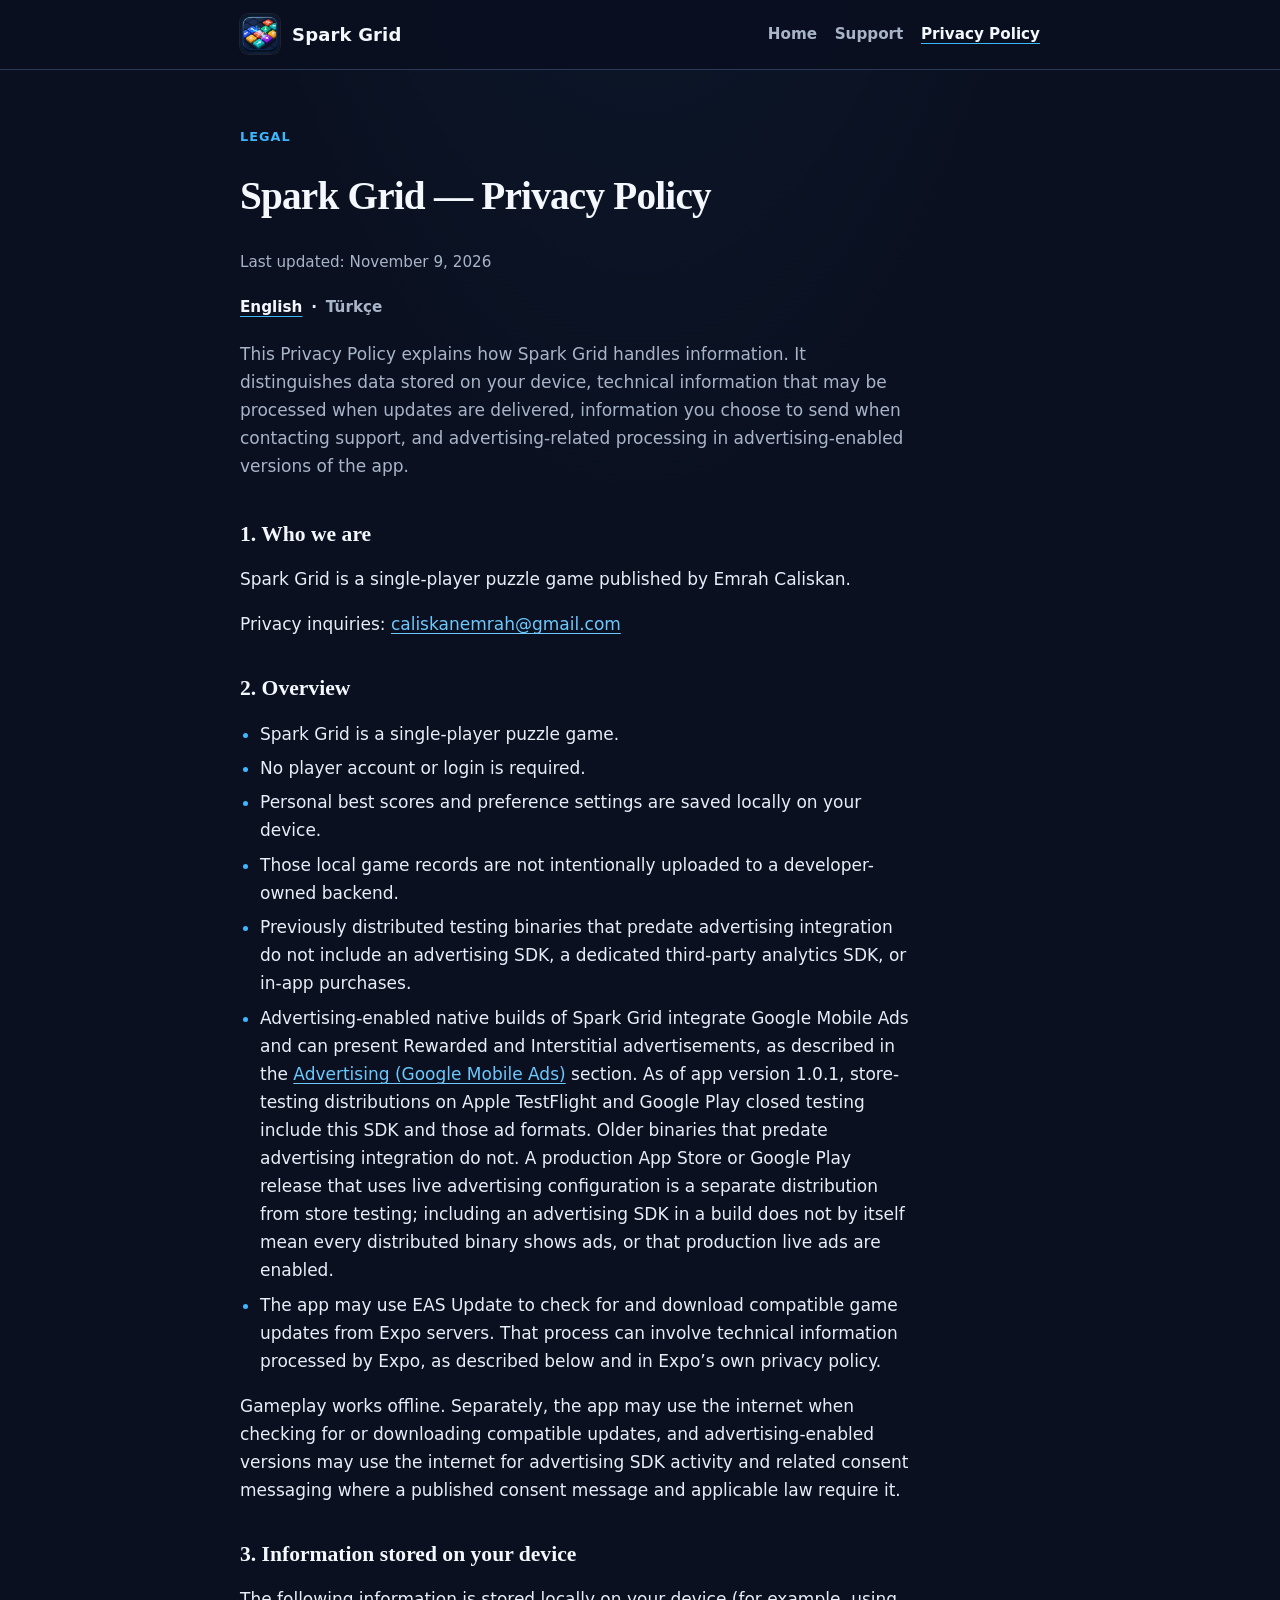
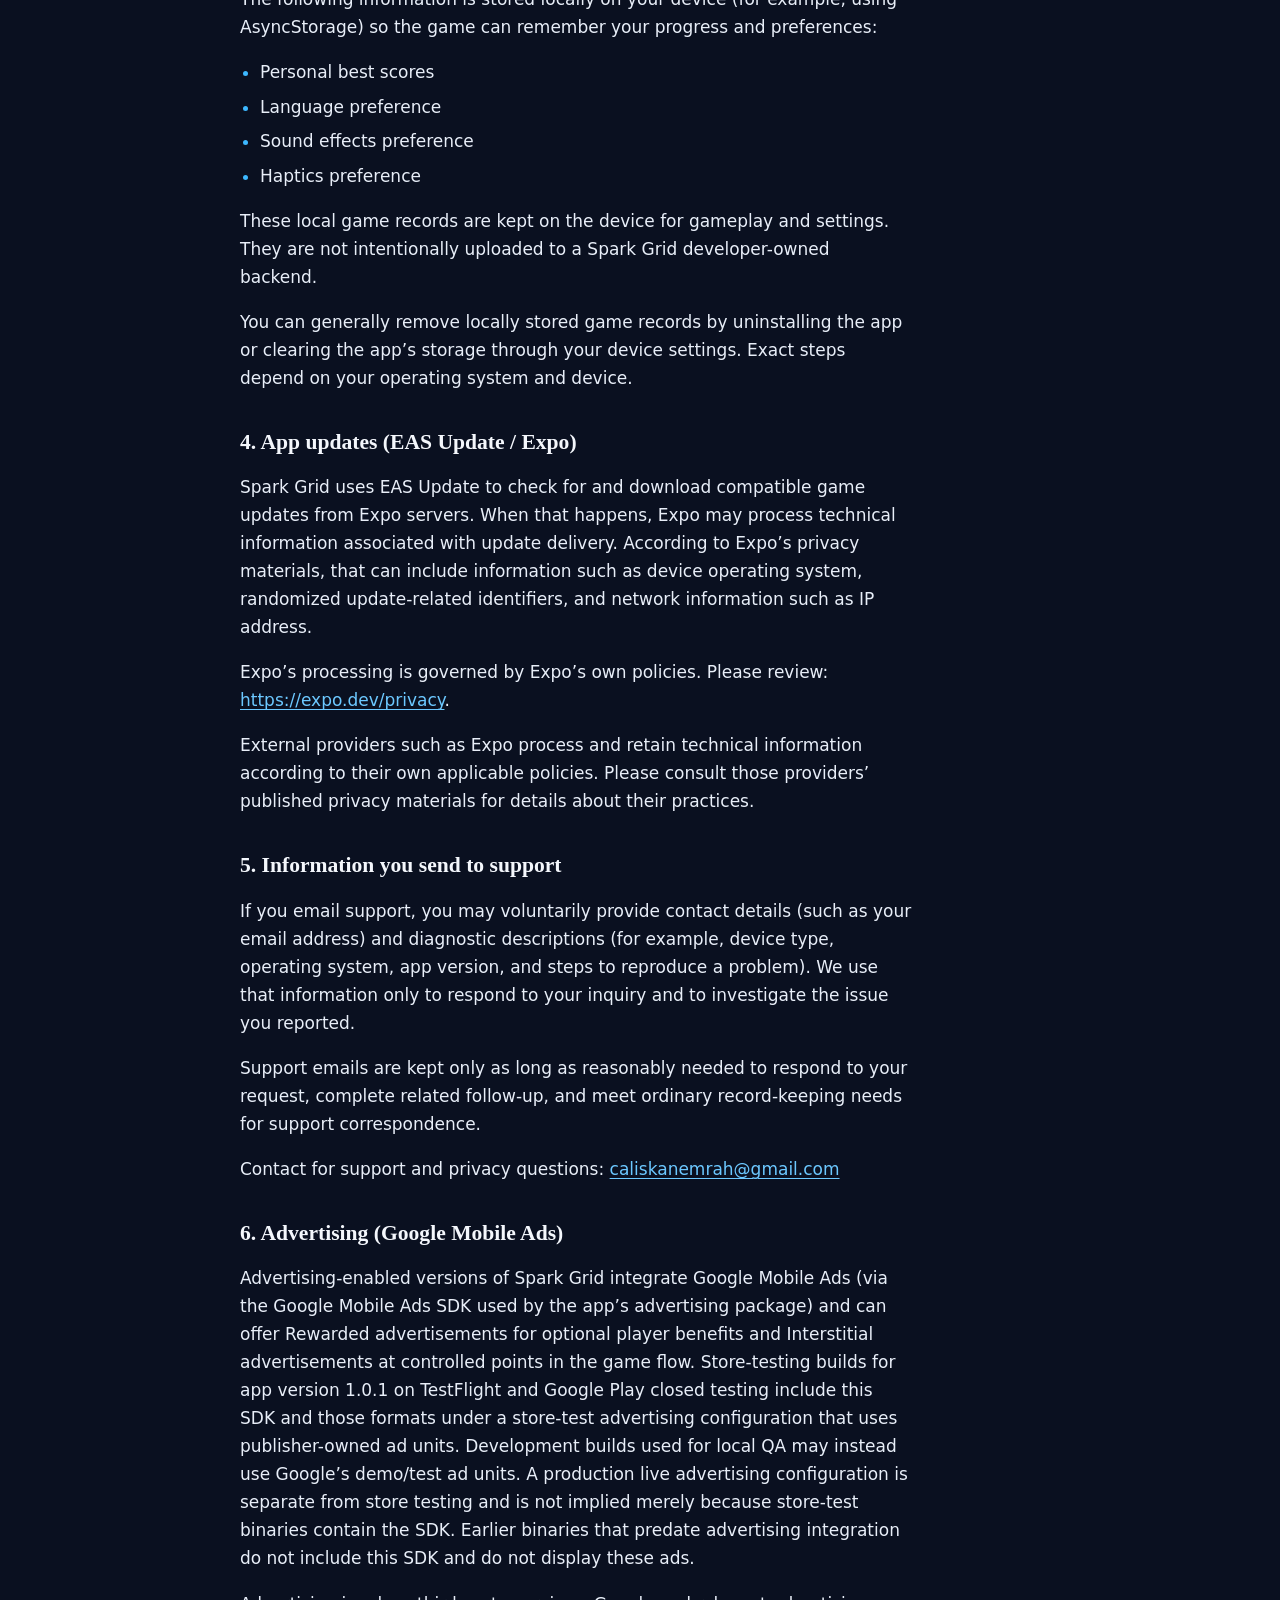
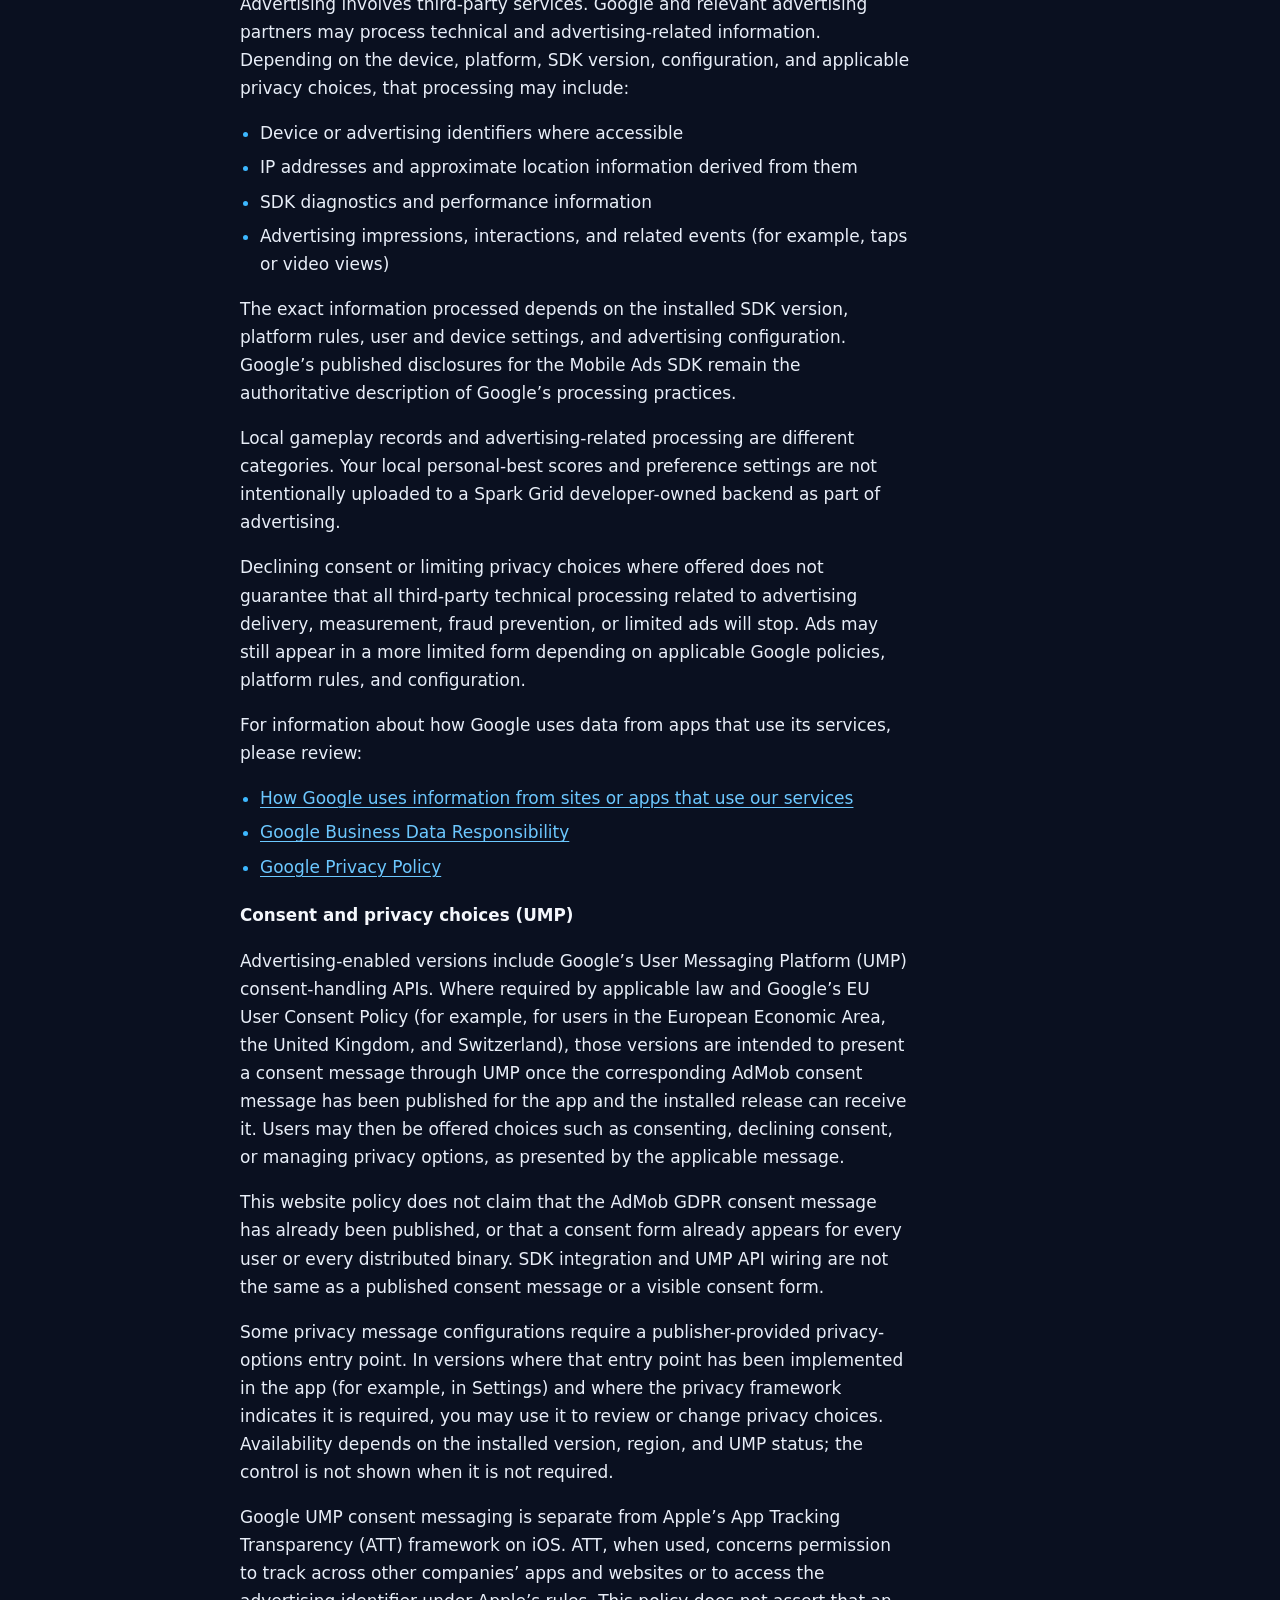
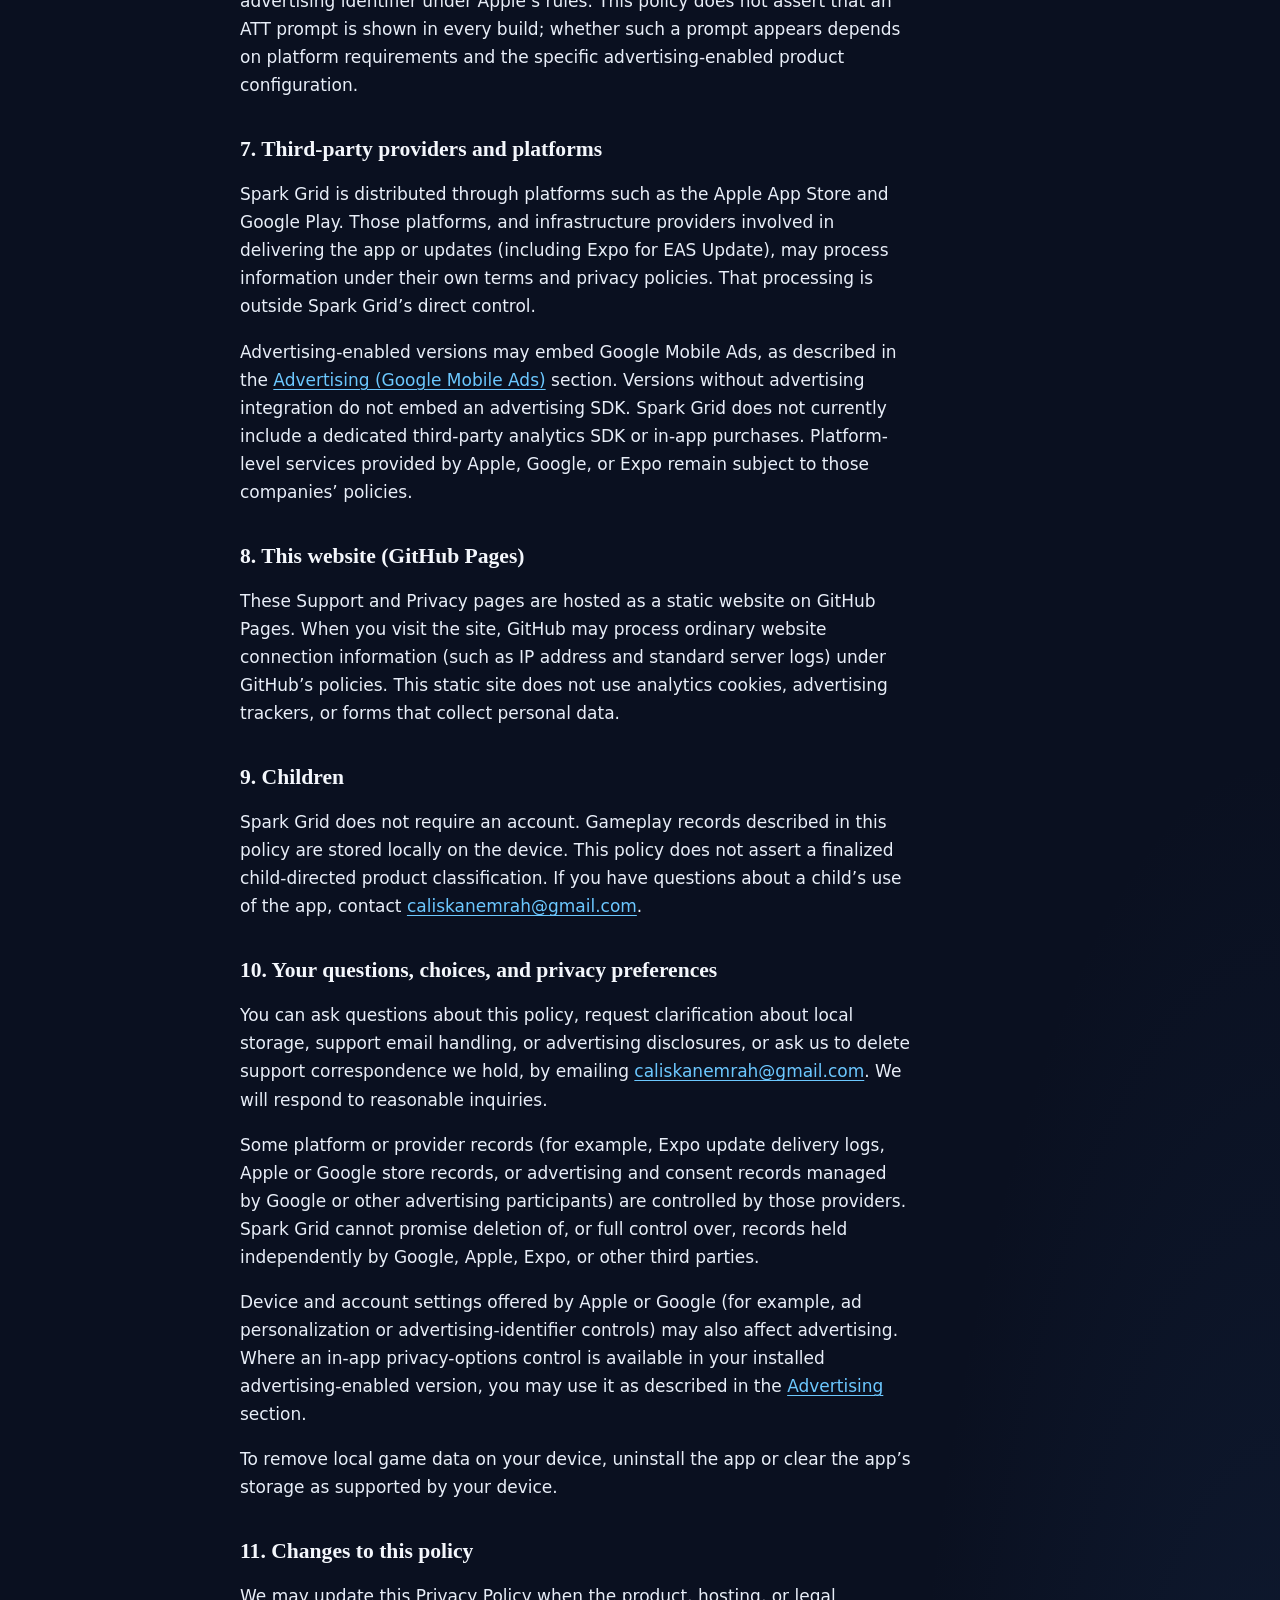
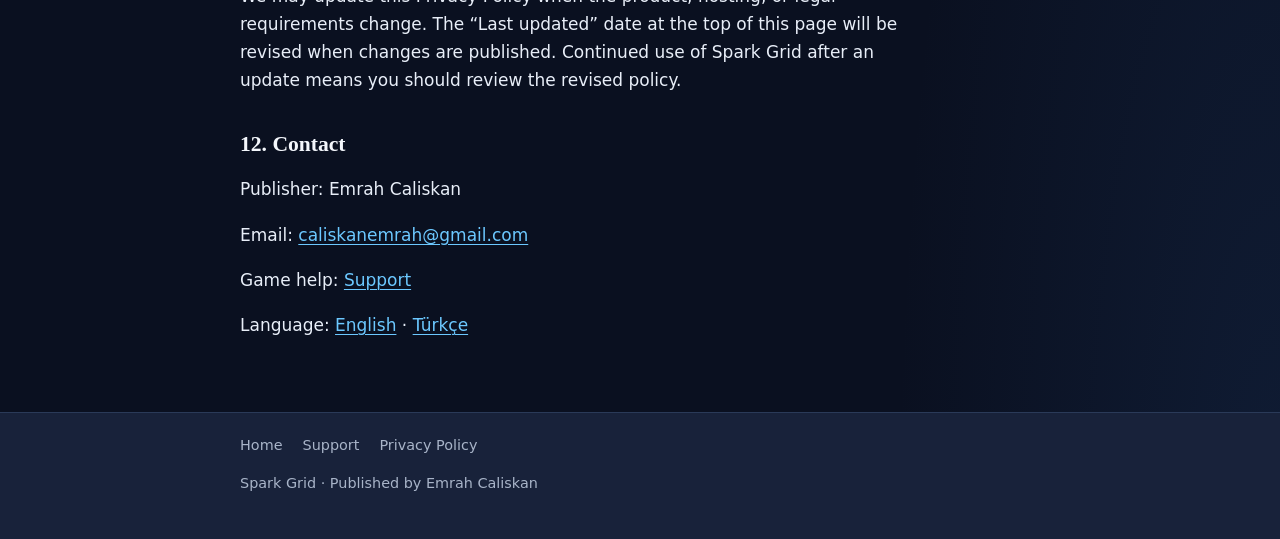
==== commit c9a1c81f: "docs(privacy): align store-test ads accuracy for 1.0.1 Update bilingual Overview and Advertising/UMP" ====
--- a/privacy/index.html
+++ b/privacy/index.html
@@ -40,7 +40,7 @@
       <header class="hero" aria-labelledby="page-title">
         <p class="eyebrow">Legal</p>
         <h1 id="page-title">Spark Grid — Privacy Policy</h1>
-        <p class="meta">Last updated: November 5, 2026</p>
+        <p class="meta">Last updated: November 9, 2026</p>
         <nav class="lang-switch" aria-label="Language">
           <a href="./" lang="en" hreflang="en" aria-current="page">English</a>
           <span aria-hidden="true">·</span>
@@ -85,13 +85,18 @@
             third-party analytics SDK, or in-app purchases.
           </li>
           <li>
-            Future advertising-enabled native versions released through the
-            Apple App Store or Google Play may integrate Google Mobile Ads and
-            may offer Rewarded and Interstitial advertisements, as described in
-            the
+            Advertising-enabled native builds of Spark Grid integrate Google
+            Mobile Ads and can present Rewarded and Interstitial advertisements,
+            as described in the
             <a href="#advertising">Advertising (Google Mobile Ads)</a> section.
-            Including an advertising SDK in a build does not by itself mean ads
-            are already being shown in every distributed binary.
+            As of app version 1.0.1, store-testing distributions on Apple
+            TestFlight and Google Play closed testing include this SDK and those
+            ad formats. Older binaries that predate advertising integration do
+            not. A production App Store or Google Play release that uses live
+            advertising configuration is a separate distribution from store
+            testing; including an advertising SDK in a build does not by itself
+            mean every distributed binary shows ads, or that production live ads
+            are enabled.
           </li>
           <li>
             The app may use EAS Update to check for and download compatible game
@@ -103,8 +108,9 @@
         <p>
           Gameplay works offline. Separately, the app may use the internet when
           checking for or downloading compatible updates, and advertising-enabled
-          versions may use the internet for advertising and related consent
-          messaging where applicable.
+          versions may use the internet for advertising SDK activity and related
+          consent messaging where a published consent message and applicable law
+          require it.
         </p>
       </section>
 
@@ -180,12 +186,18 @@
       <section class="content" aria-labelledby="advertising-heading" id="advertising">
         <h2 id="advertising-heading">6. Advertising (Google Mobile Ads)</h2>
         <p>
-          Advertising-enabled versions of Spark Grid may integrate Google Mobile
-          Ads (via the Google Mobile Ads SDK used by the app’s advertising
-          package). Those versions may offer Rewarded advertisements for optional
-          player benefits and Interstitial advertisements at controlled points in
-          the game flow. Earlier binaries that predate advertising integration do
-          not include this SDK and do not display these ads.
+          Advertising-enabled versions of Spark Grid integrate Google Mobile Ads
+          (via the Google Mobile Ads SDK used by the app’s advertising package)
+          and can offer Rewarded advertisements for optional player benefits and
+          Interstitial advertisements at controlled points in the game flow.
+          Store-testing builds for app version 1.0.1 on TestFlight and Google Play
+          closed testing include this SDK and those formats under a store-test
+          advertising configuration that uses publisher-owned ad units. Development
+          builds used for local QA may instead use Google’s demo/test ad units.
+          A production live advertising configuration is separate from store
+          testing and is not implied merely because store-test binaries contain
+          the SDK. Earlier binaries that predate advertising integration do not
+          include this SDK and do not display these ads.
         </p>
         <p>
           Advertising involves third-party services. Google and relevant
@@ -255,37 +267,39 @@
 
         <h3 id="consent-heading">Consent and privacy choices (UMP)</h3>
         <p>
-          Where required by applicable law and Google’s EU User Consent Policy
-          (for example, for users in the European Economic Area, the United
-          Kingdom, and Switzerland), advertising-enabled versions are intended to
-          present a consent message through Google’s User Messaging Platform
-          (UMP) once that messaging has been published and the corresponding app
-          release includes consent handling. Users may then be offered choices
-          such as consenting, declining consent, or managing privacy options, as
-          presented by the applicable message.
+          Advertising-enabled versions include Google’s User Messaging Platform
+          (UMP) consent-handling APIs. Where required by applicable law and
+          Google’s EU User Consent Policy (for example, for users in the European
+          Economic Area, the United Kingdom, and Switzerland), those versions are
+          intended to present a consent message through UMP once the corresponding
+          AdMob consent message has been published for the app and the installed
+          release can receive it. Users may then be offered choices such as
+          consenting, declining consent, or managing privacy options, as presented
+          by the applicable message.
         </p>
         <p>
           This website policy does not claim that the AdMob GDPR consent message
-          has already been published, or that consent UI already appears in
-          currently distributed older binaries. Those capabilities apply to
-          advertising-enabled releases when they are implemented and released.
+          has already been published, or that a consent form already appears for
+          every user or every distributed binary. SDK integration and UMP API
+          wiring are not the same as a published consent message or a visible
+          consent form.
         </p>
         <p>
           Some privacy message configurations require a publisher-provided
-          privacy-options entry point. In versions where that entry point has
-          been implemented in the app (for example, in Settings) and where the
-          privacy framework indicates it is applicable, you may use it to review
-          or change privacy choices. Availability depends on the installed
-          version, region, and UMP status.
+          privacy-options entry point. In versions where that entry point has been
+          implemented in the app (for example, in Settings) and where the privacy
+          framework indicates it is required, you may use it to review or change
+          privacy choices. Availability depends on the installed version, region,
+          and UMP status; the control is not shown when it is not required.
         </p>
         <p>
           Google UMP consent messaging is separate from Apple’s App Tracking
-          Transparency (ATT) framework on iOS. ATT, when used, concerns
-          permission to track across other companies’ apps and websites or to
-          access the advertising identifier under Apple’s rules. This policy does
-          not assert that an ATT prompt is shown in every build; whether such a
-          prompt appears depends on platform requirements and the specific
-          advertising-enabled product configuration.
+          Transparency (ATT) framework on iOS. ATT, when used, concerns permission
+          to track across other companies’ apps and websites or to access the
+          advertising identifier under Apple’s rules. This policy does not assert
+          that an ATT prompt is shown in every build; whether such a prompt appears
+          depends on platform requirements and the specific advertising-enabled
+          product configuration.
         </p>
       </section>
 
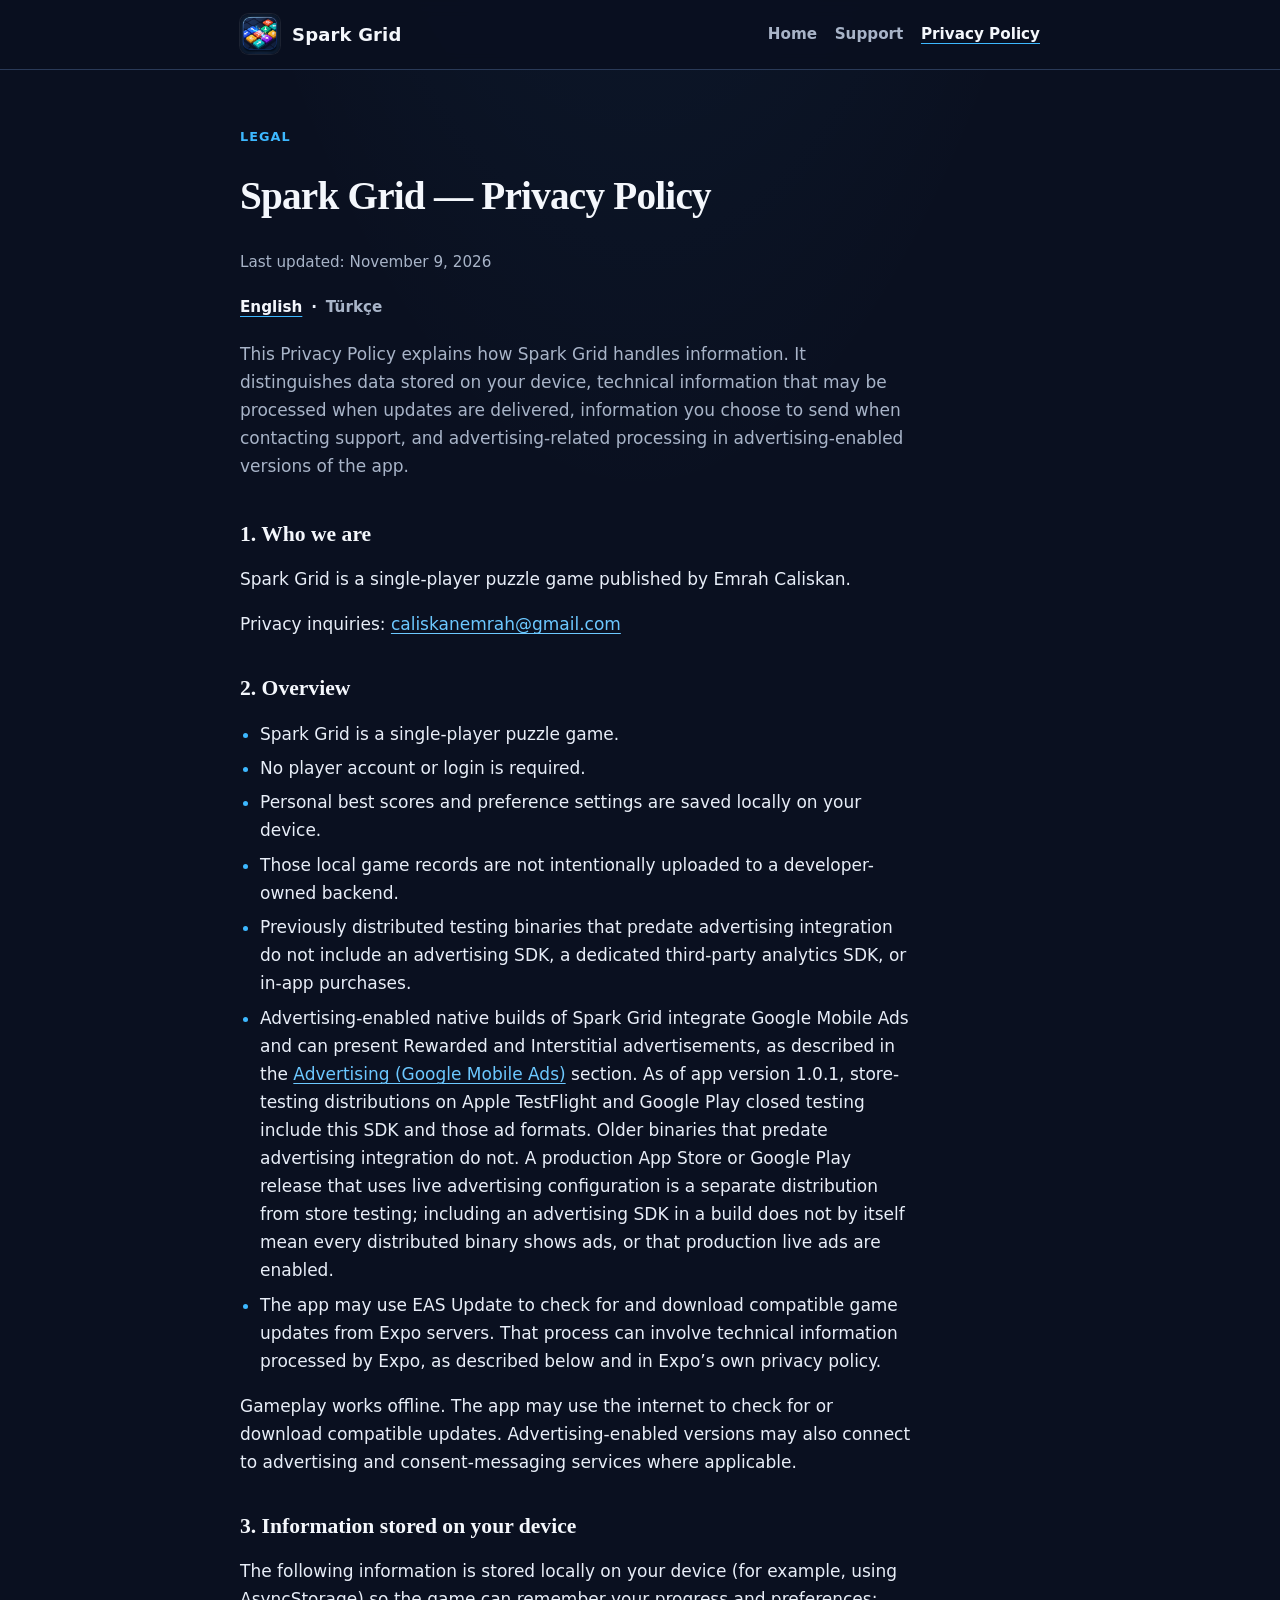
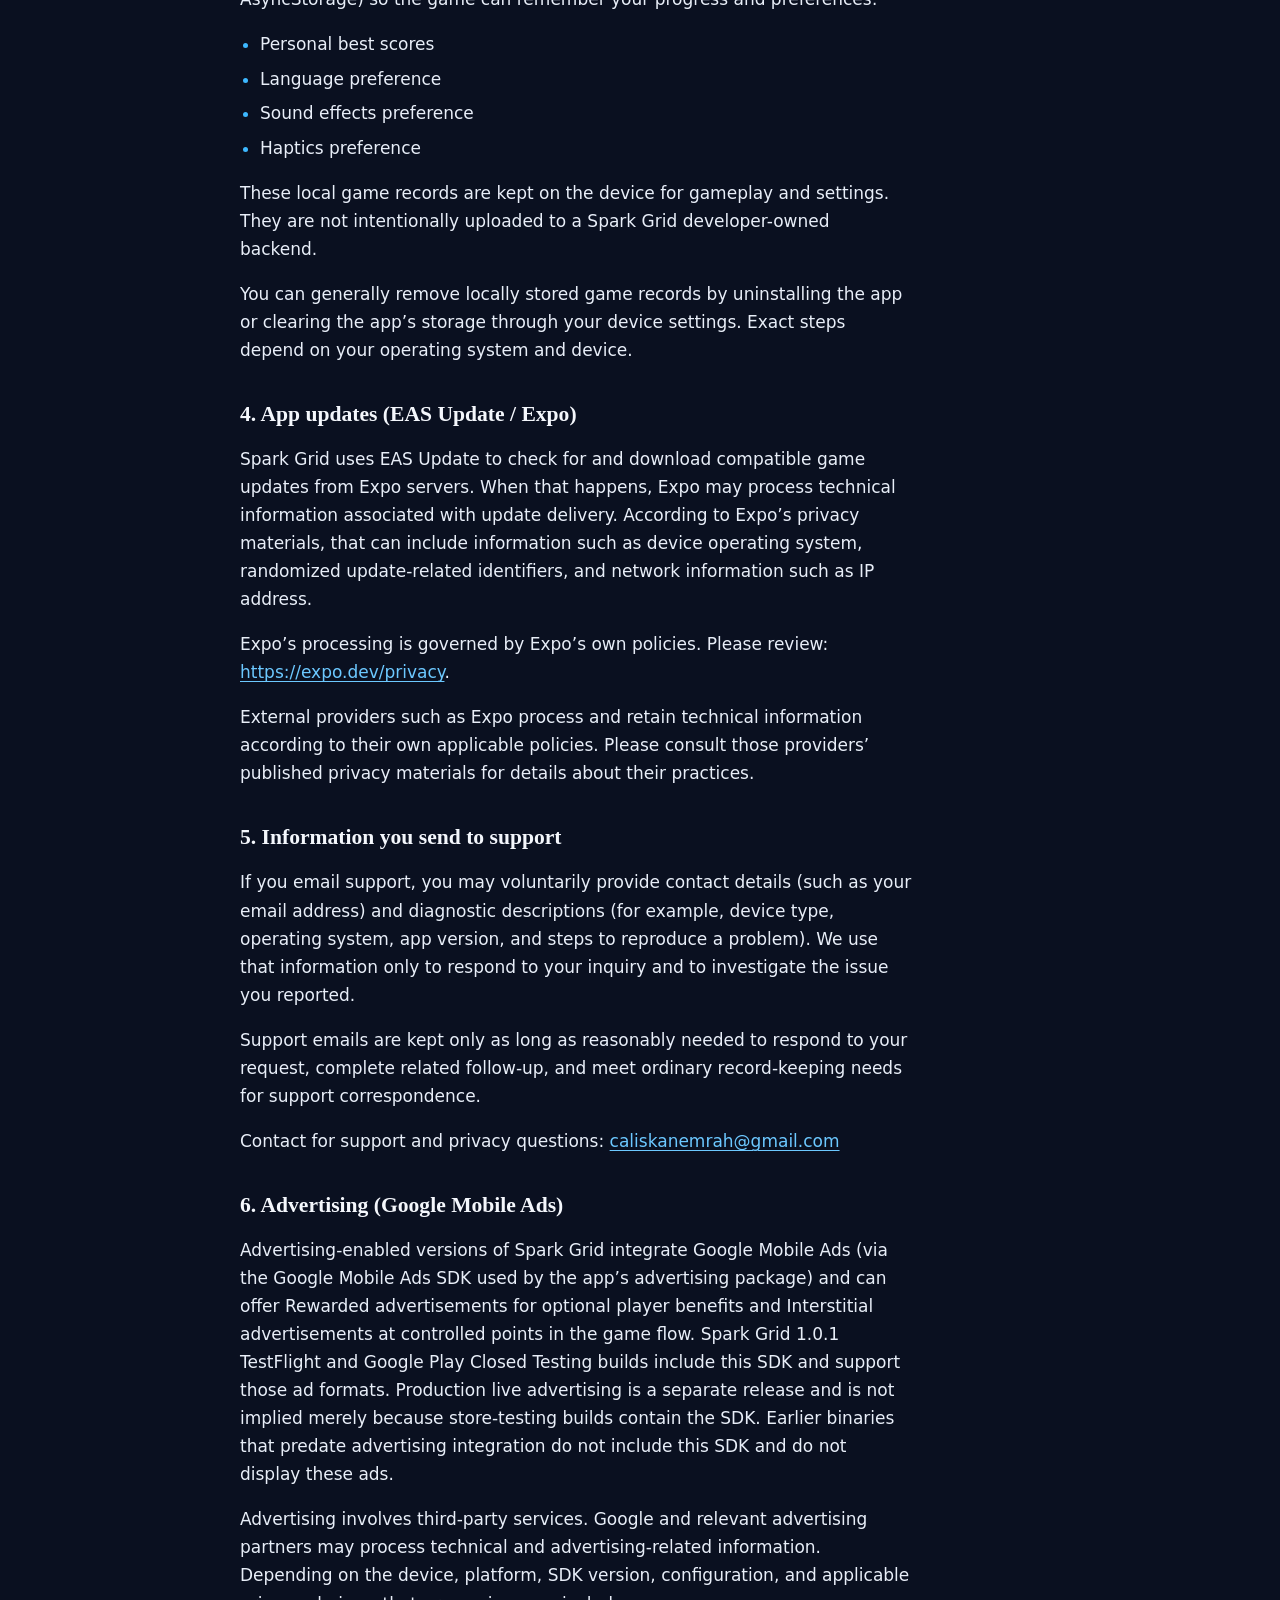
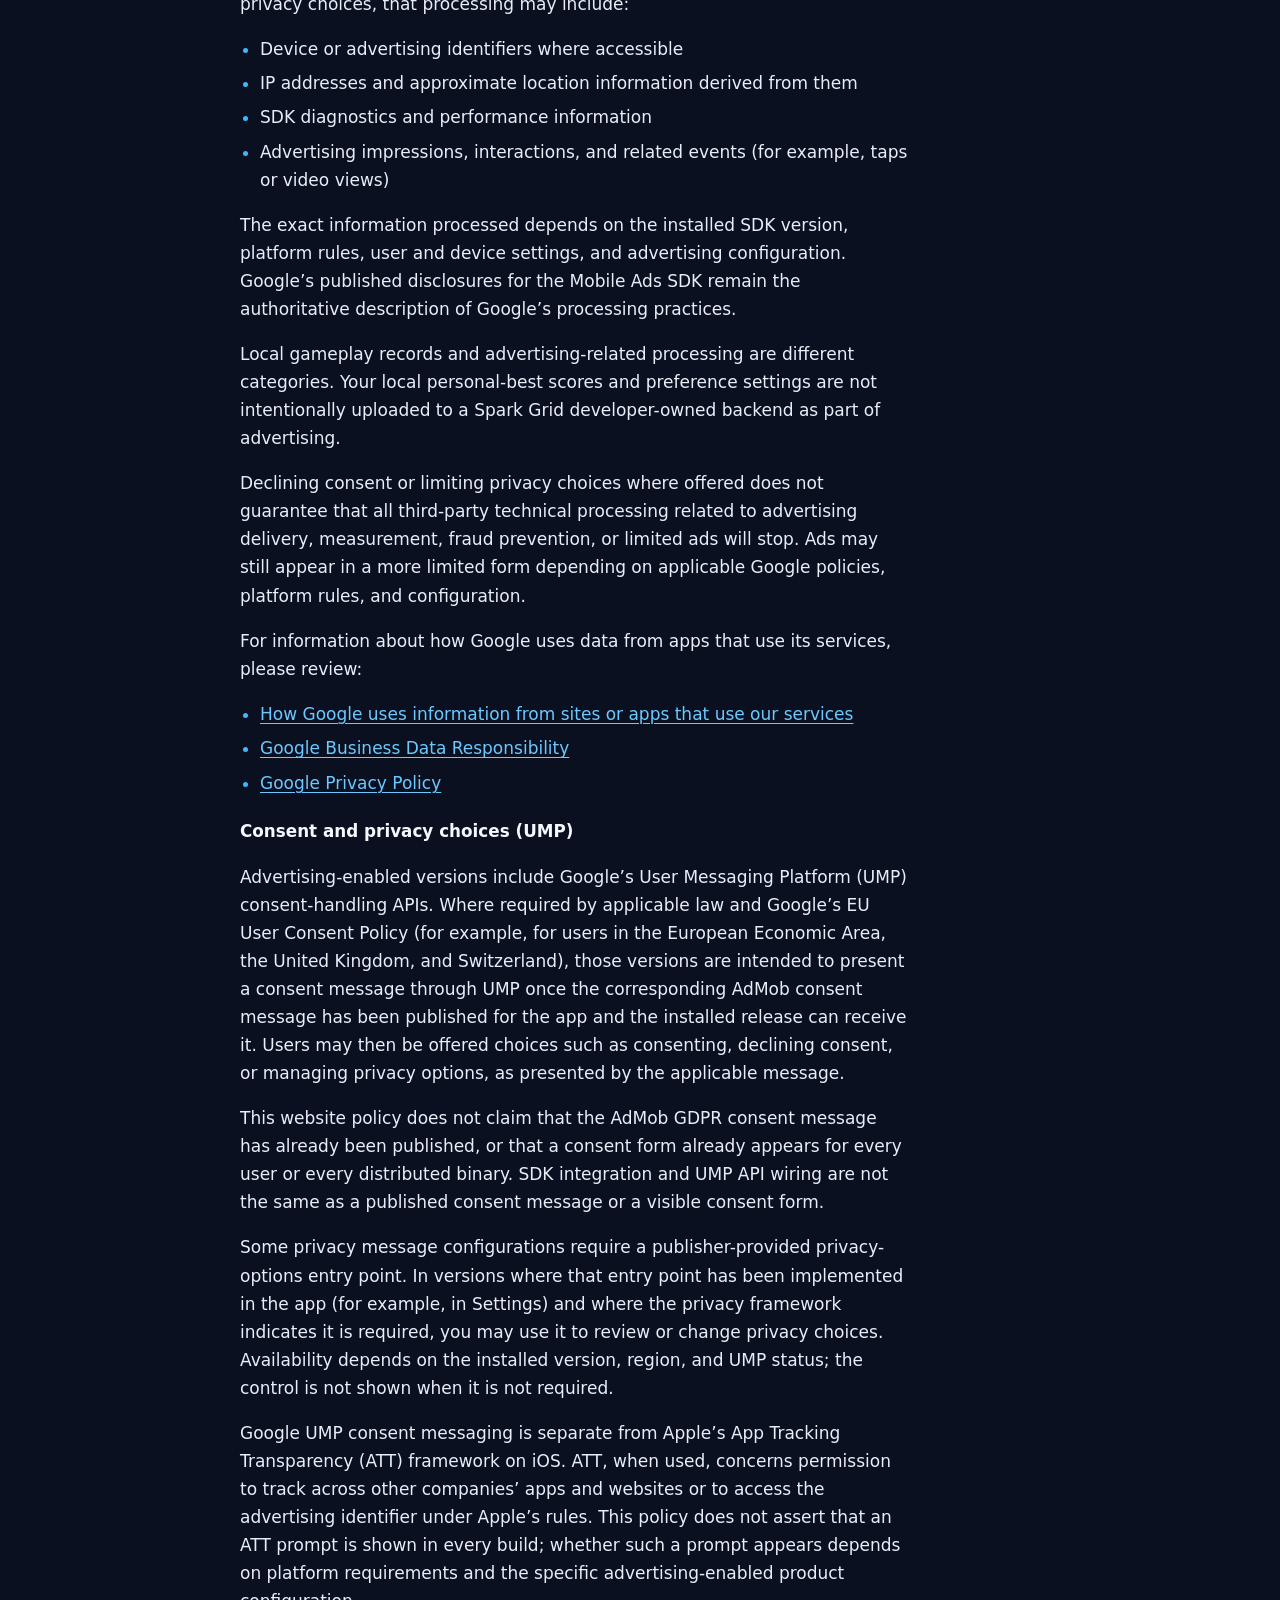
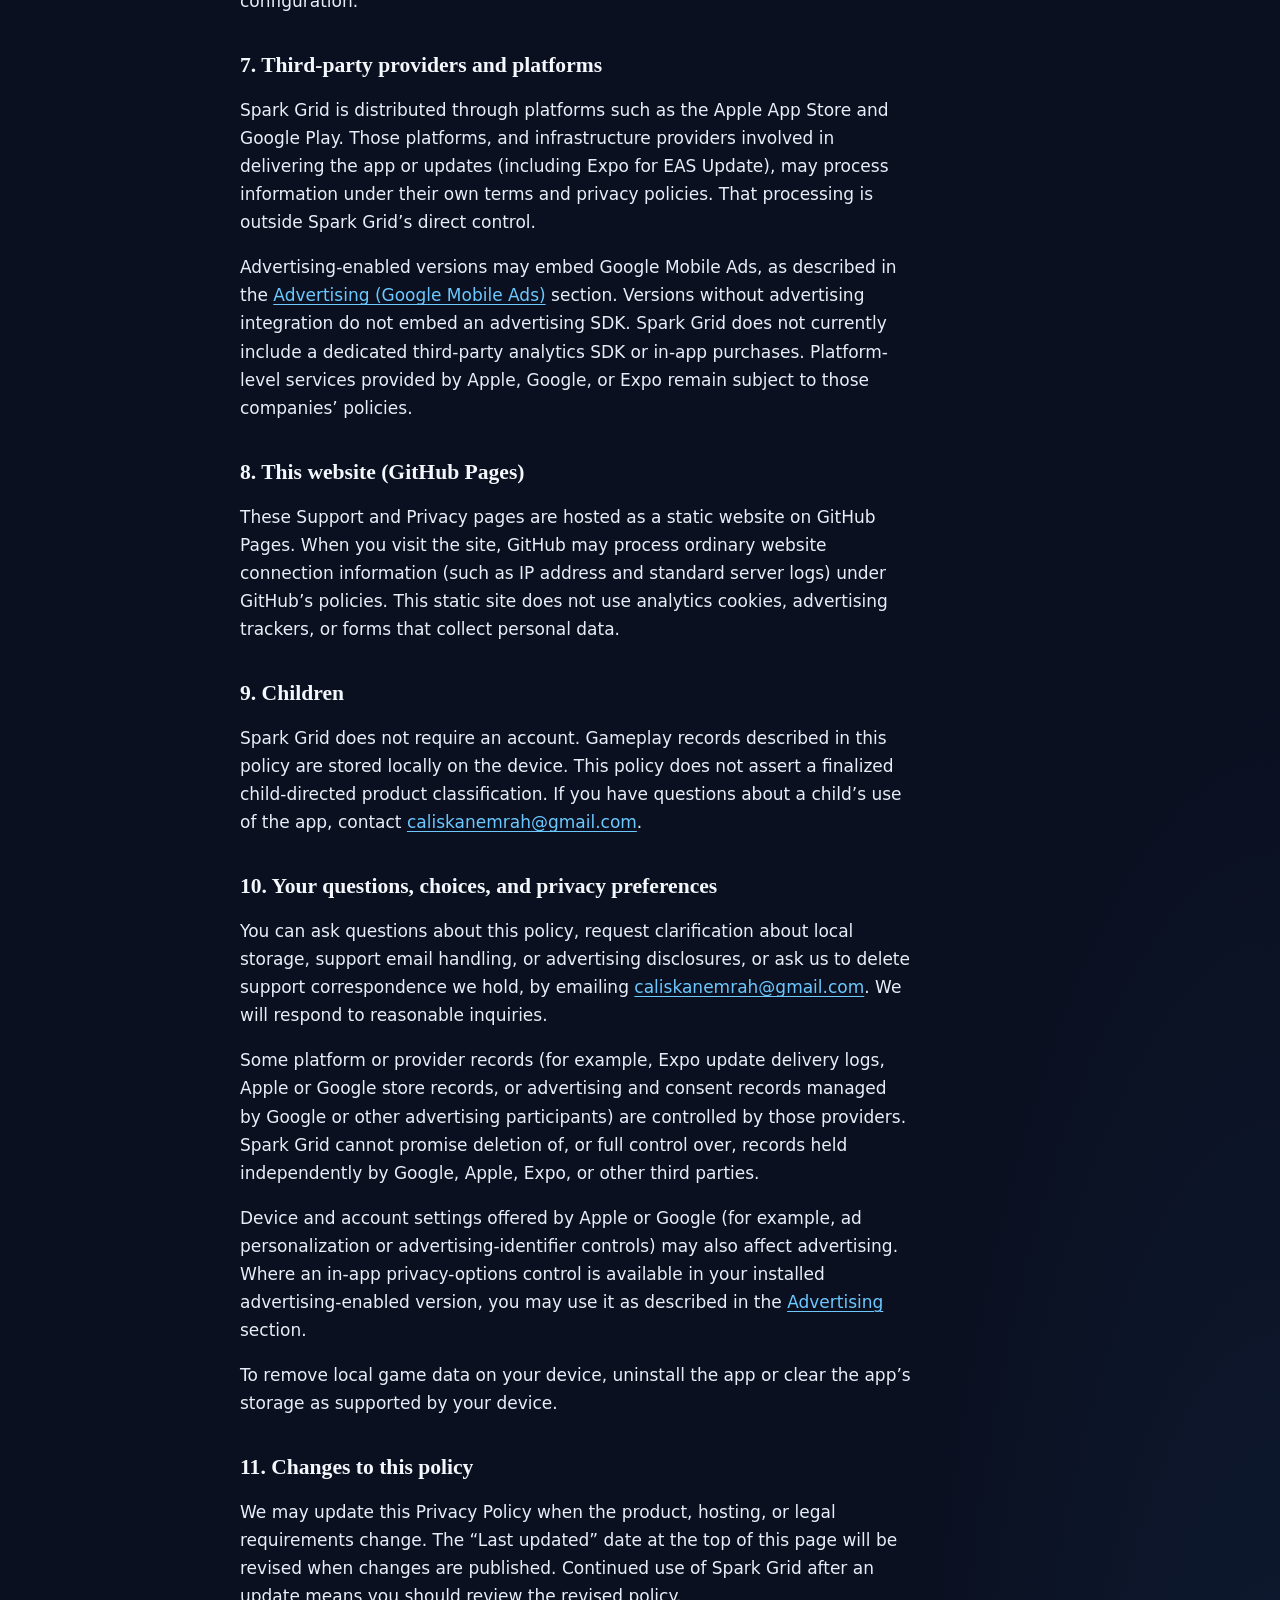
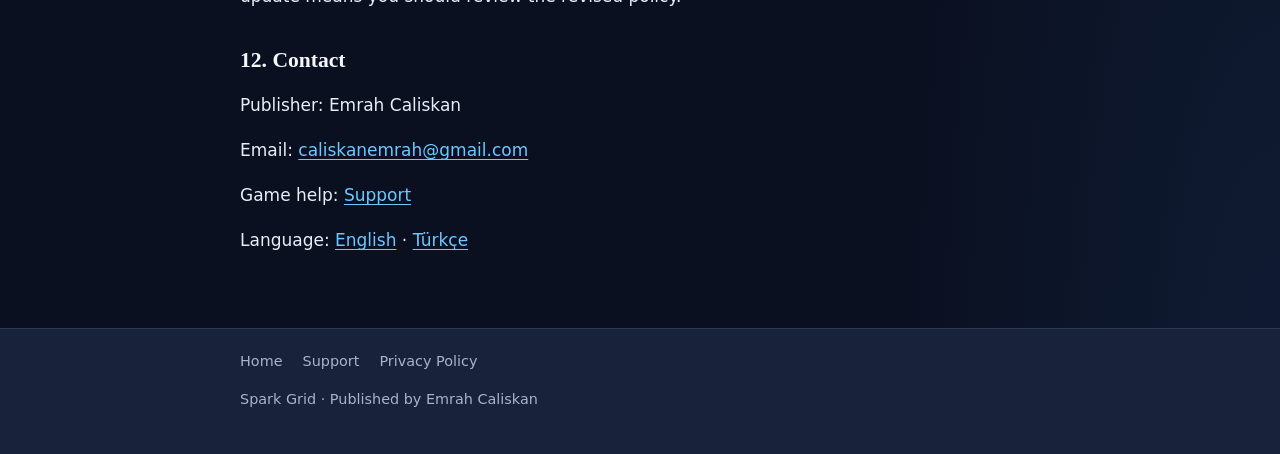
==== commit 8b9065c3: "docs(privacy): simplify store-test ads consumer wording Remove engineering/QA terminology from Adver" ====
--- a/privacy/index.html
+++ b/privacy/index.html
@@ -106,11 +106,9 @@
           </li>
         </ul>
         <p>
-          Gameplay works offline. Separately, the app may use the internet when
-          checking for or downloading compatible updates, and advertising-enabled
-          versions may use the internet for advertising SDK activity and related
-          consent messaging where a published consent message and applicable law
-          require it.
+          Gameplay works offline. The app may use the internet to check for or
+          download compatible updates. Advertising-enabled versions may also
+          connect to advertising and consent-messaging services where applicable.
         </p>
       </section>
 
@@ -190,14 +188,11 @@
           (via the Google Mobile Ads SDK used by the app’s advertising package)
           and can offer Rewarded advertisements for optional player benefits and
           Interstitial advertisements at controlled points in the game flow.
-          Store-testing builds for app version 1.0.1 on TestFlight and Google Play
-          closed testing include this SDK and those formats under a store-test
-          advertising configuration that uses publisher-owned ad units. Development
-          builds used for local QA may instead use Google’s demo/test ad units.
-          A production live advertising configuration is separate from store
-          testing and is not implied merely because store-test binaries contain
-          the SDK. Earlier binaries that predate advertising integration do not
-          include this SDK and do not display these ads.
+          Spark Grid 1.0.1 TestFlight and Google Play Closed Testing builds include
+          this SDK and support those ad formats. Production live advertising is a
+          separate release and is not implied merely because store-testing builds
+          contain the SDK. Earlier binaries that predate advertising integration do
+          not include this SDK and do not display these ads.
         </p>
         <p>
           Advertising involves third-party services. Google and relevant
